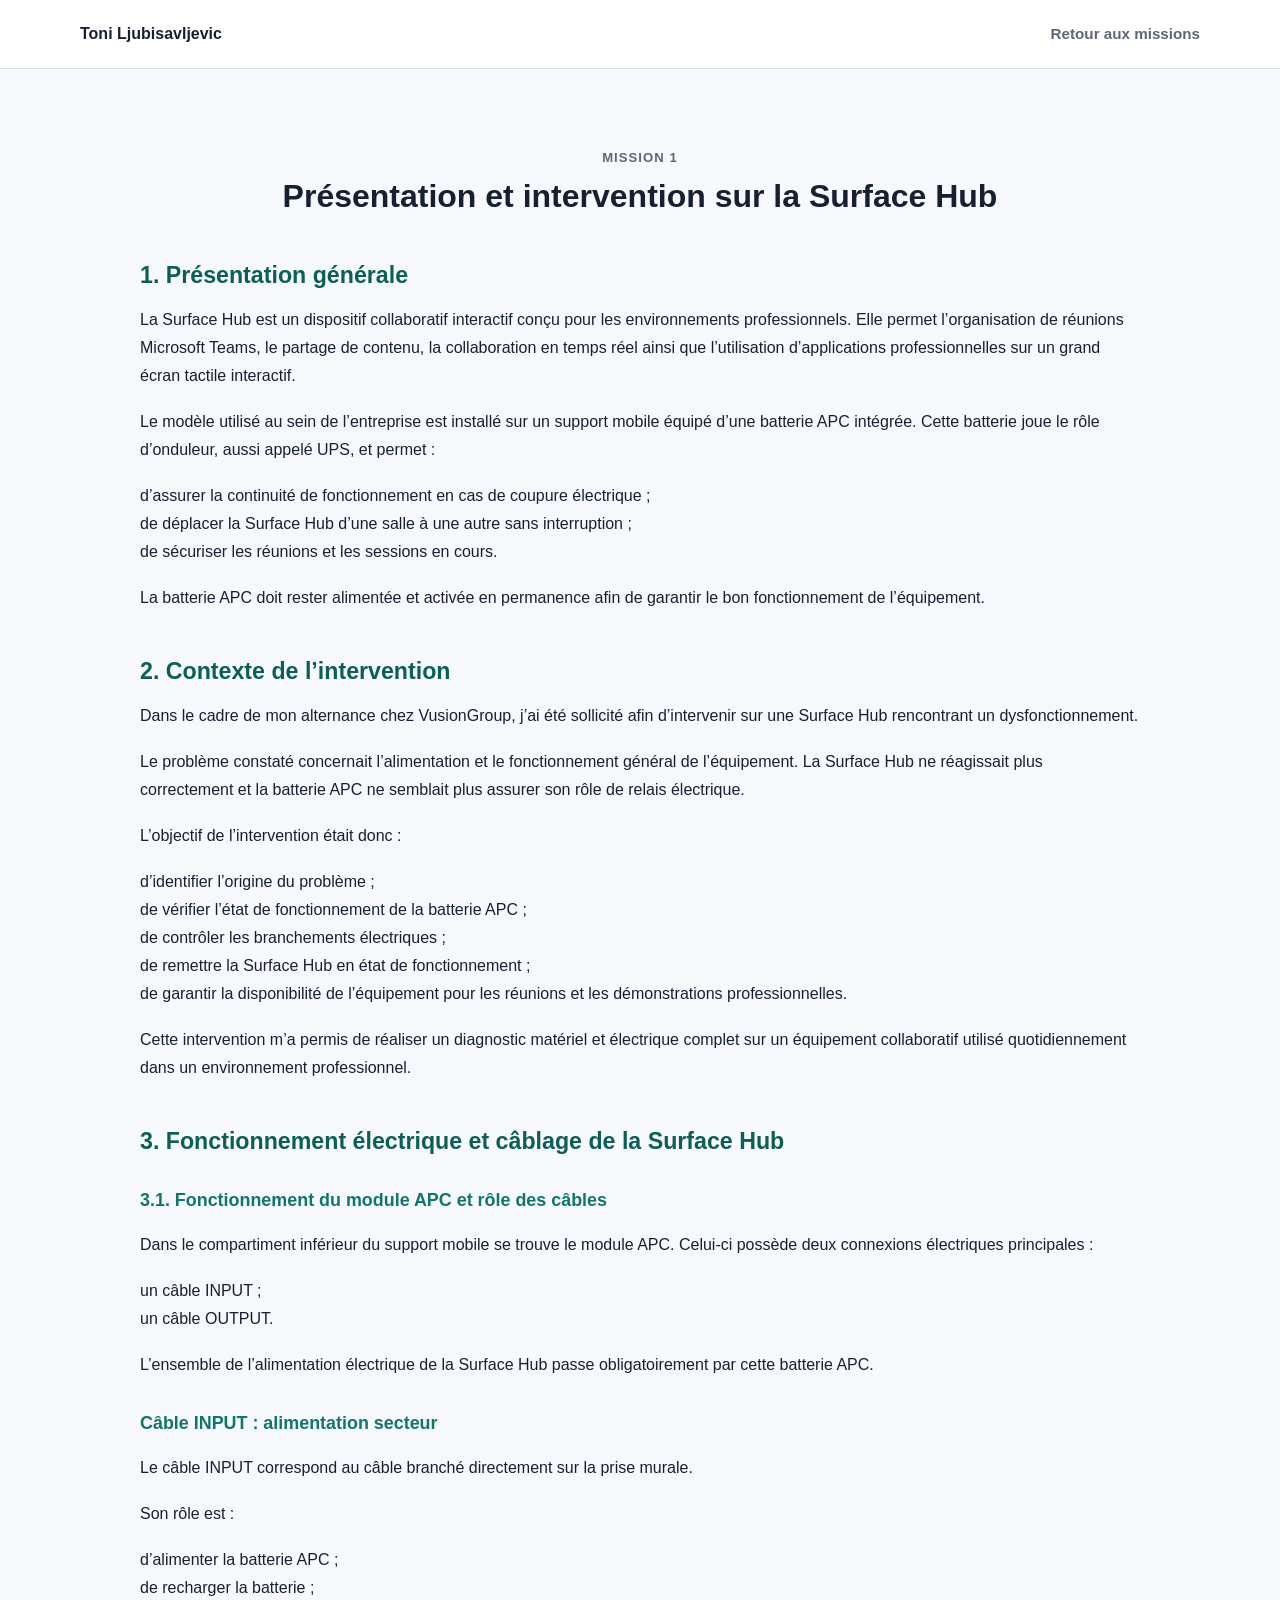
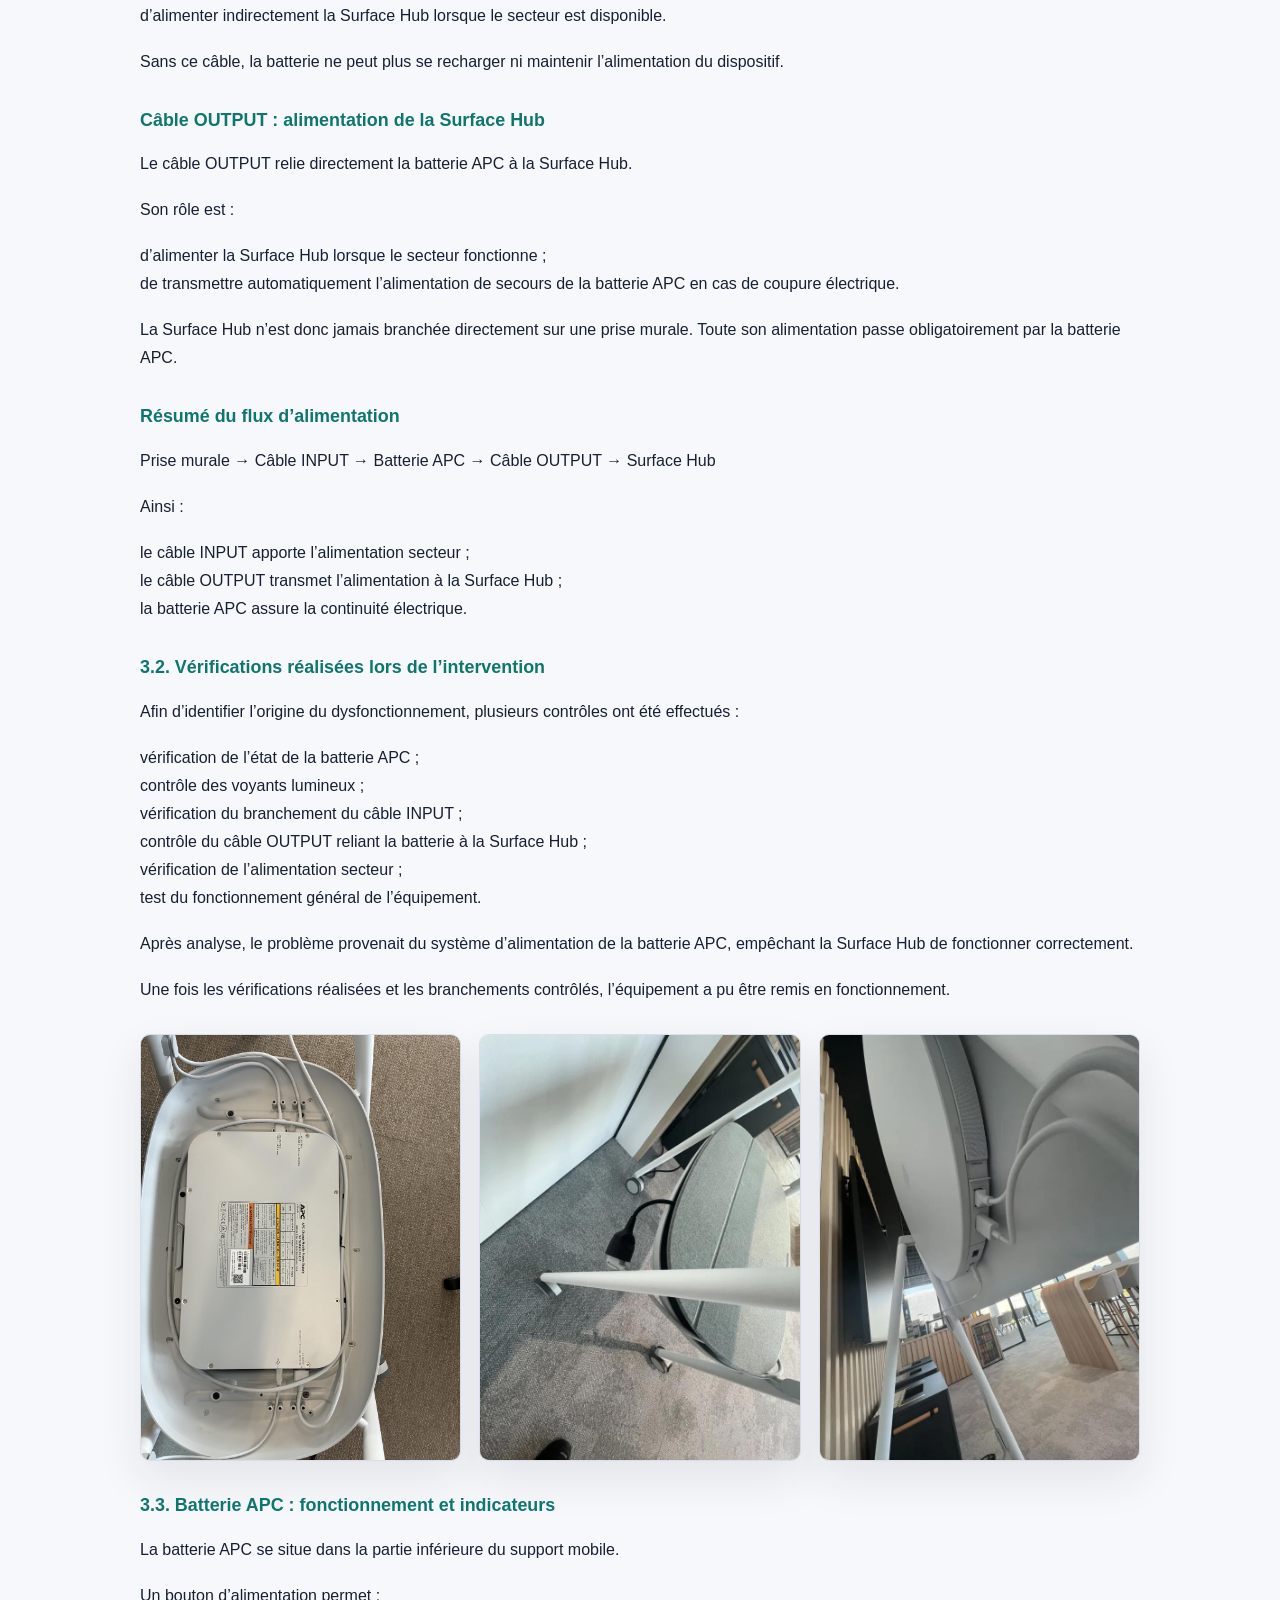
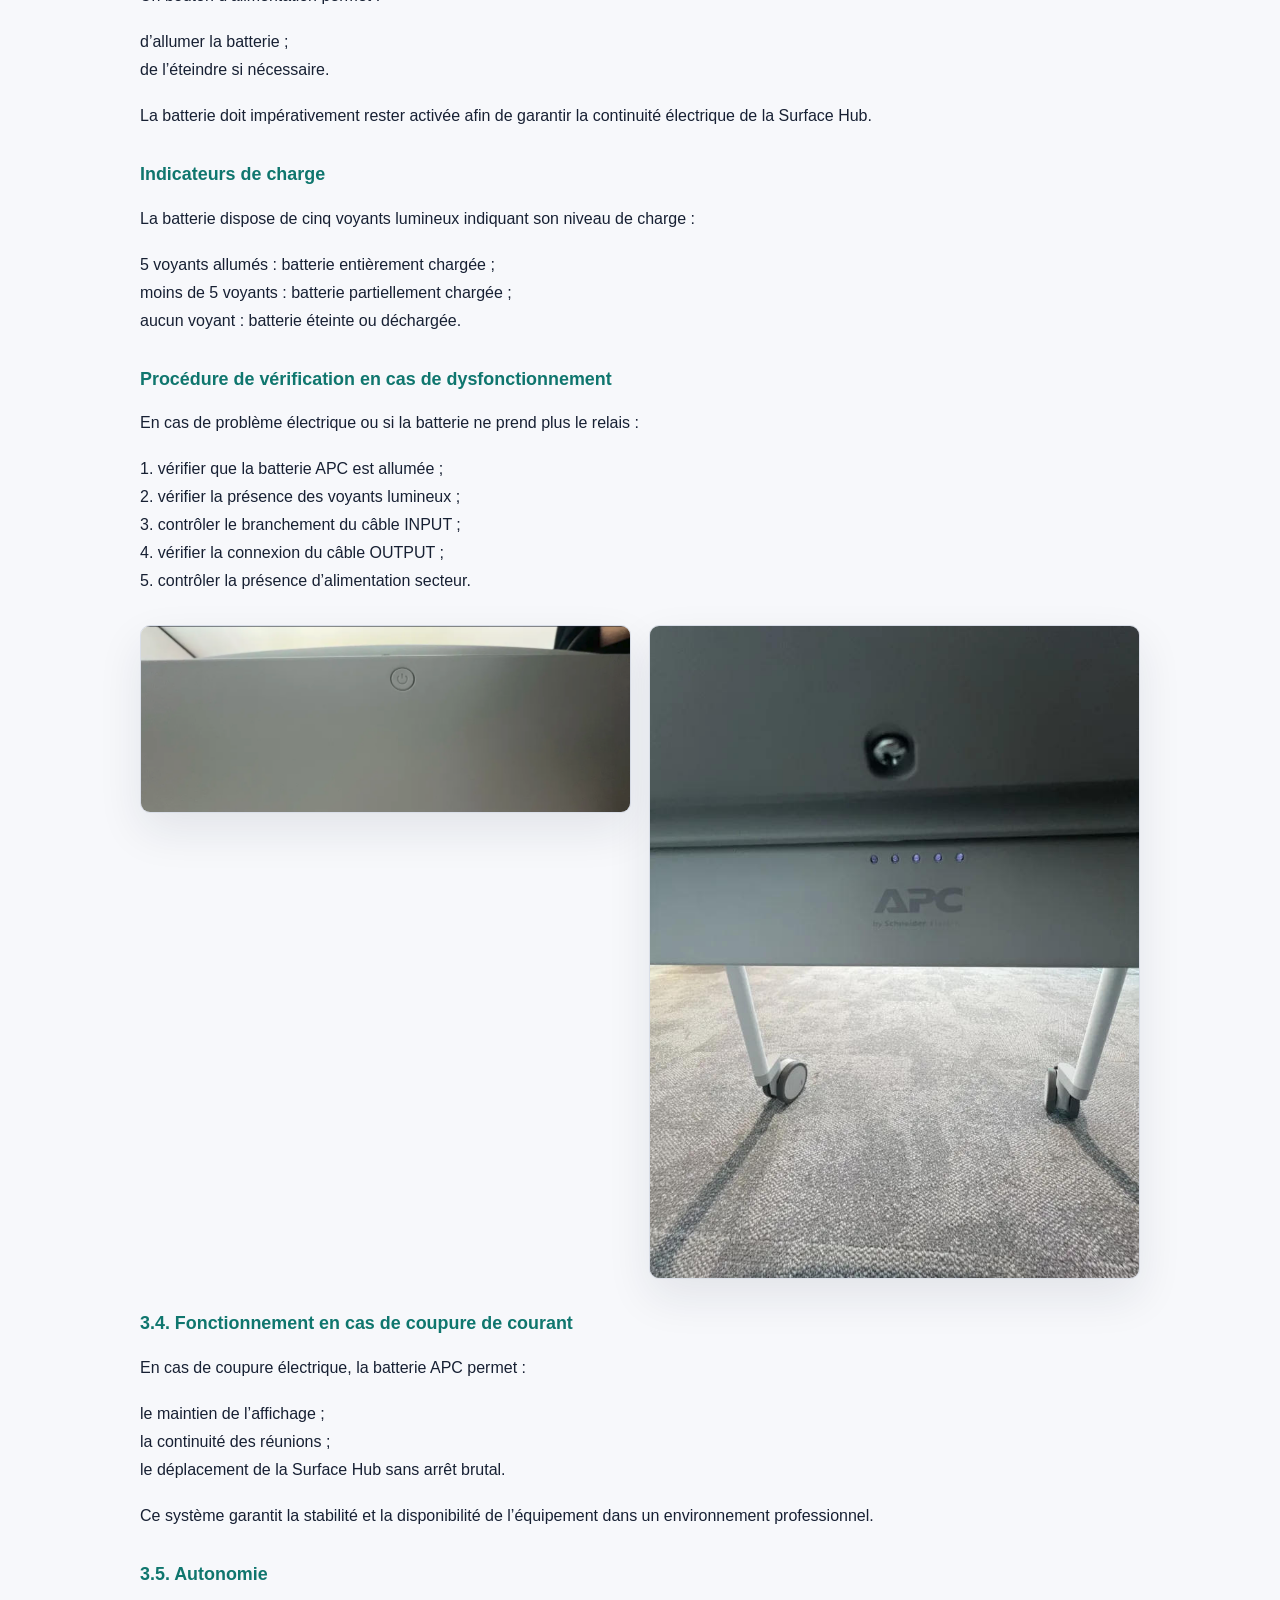
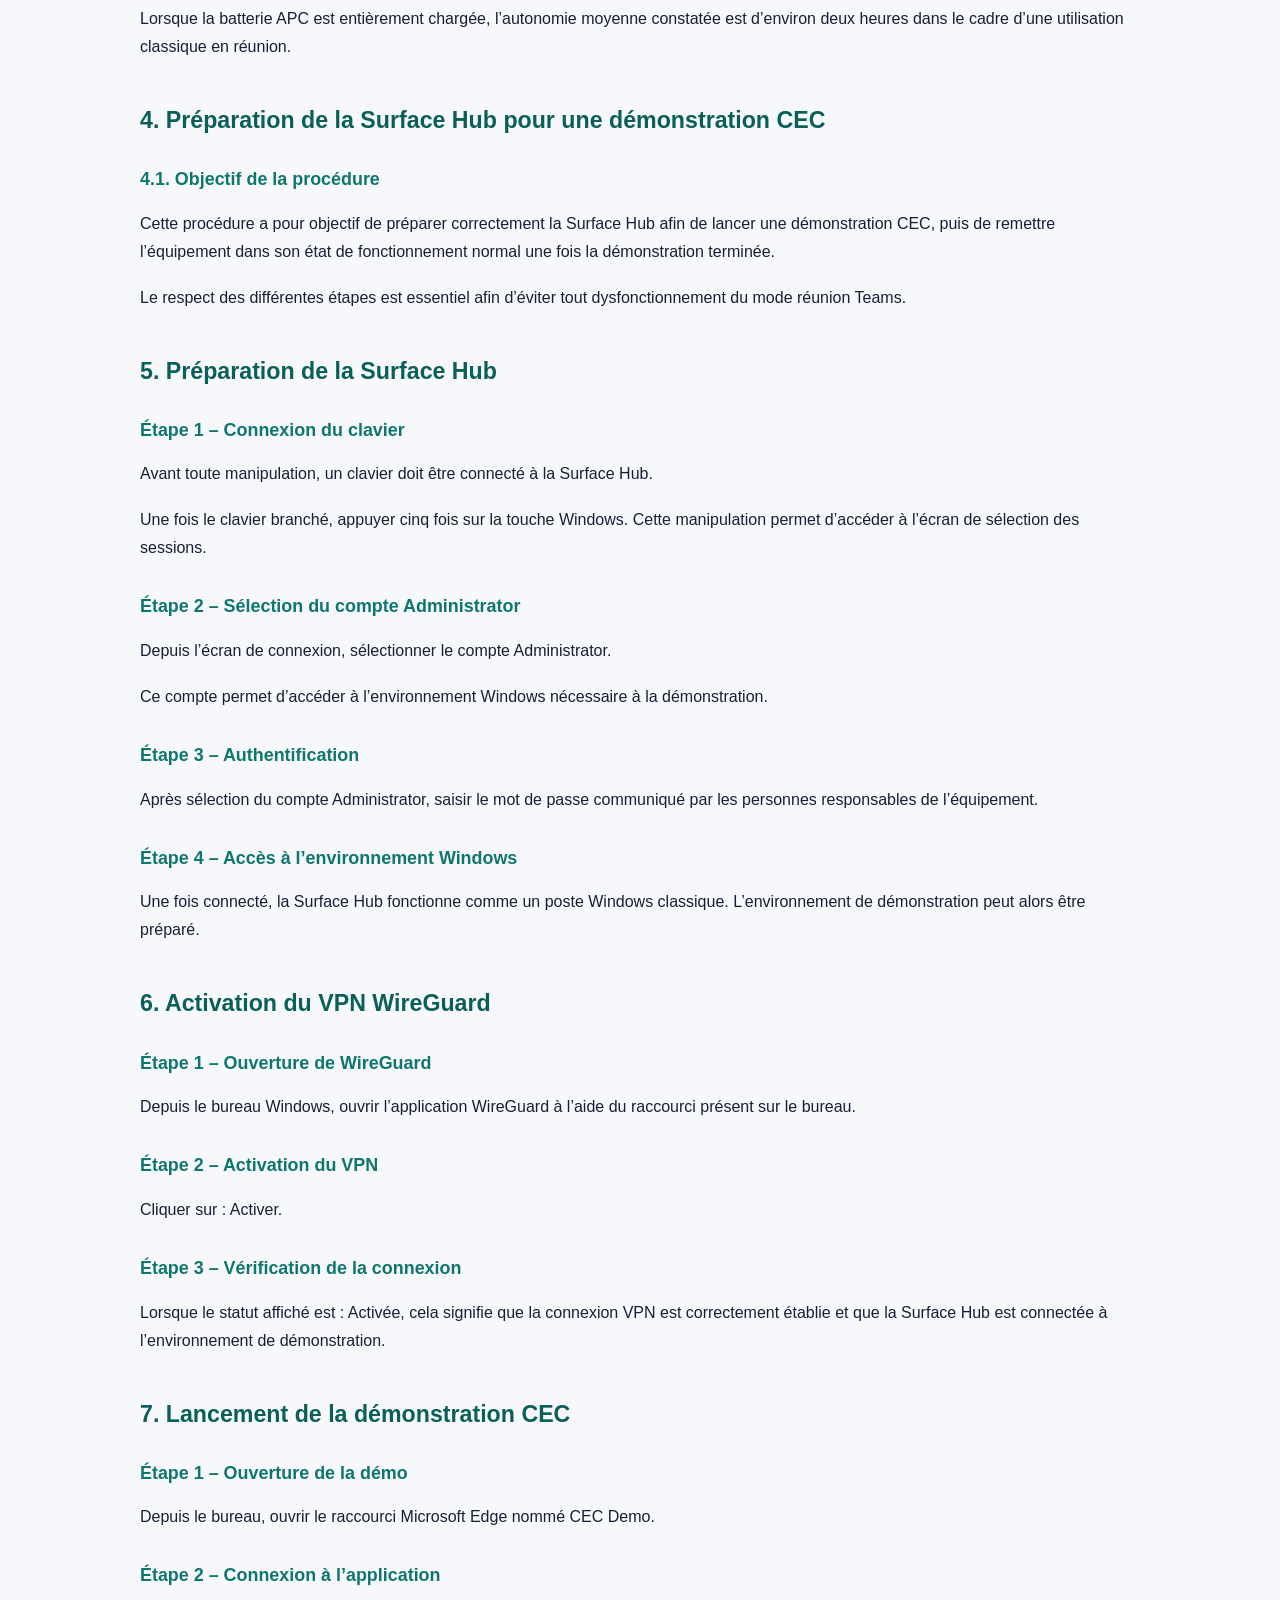
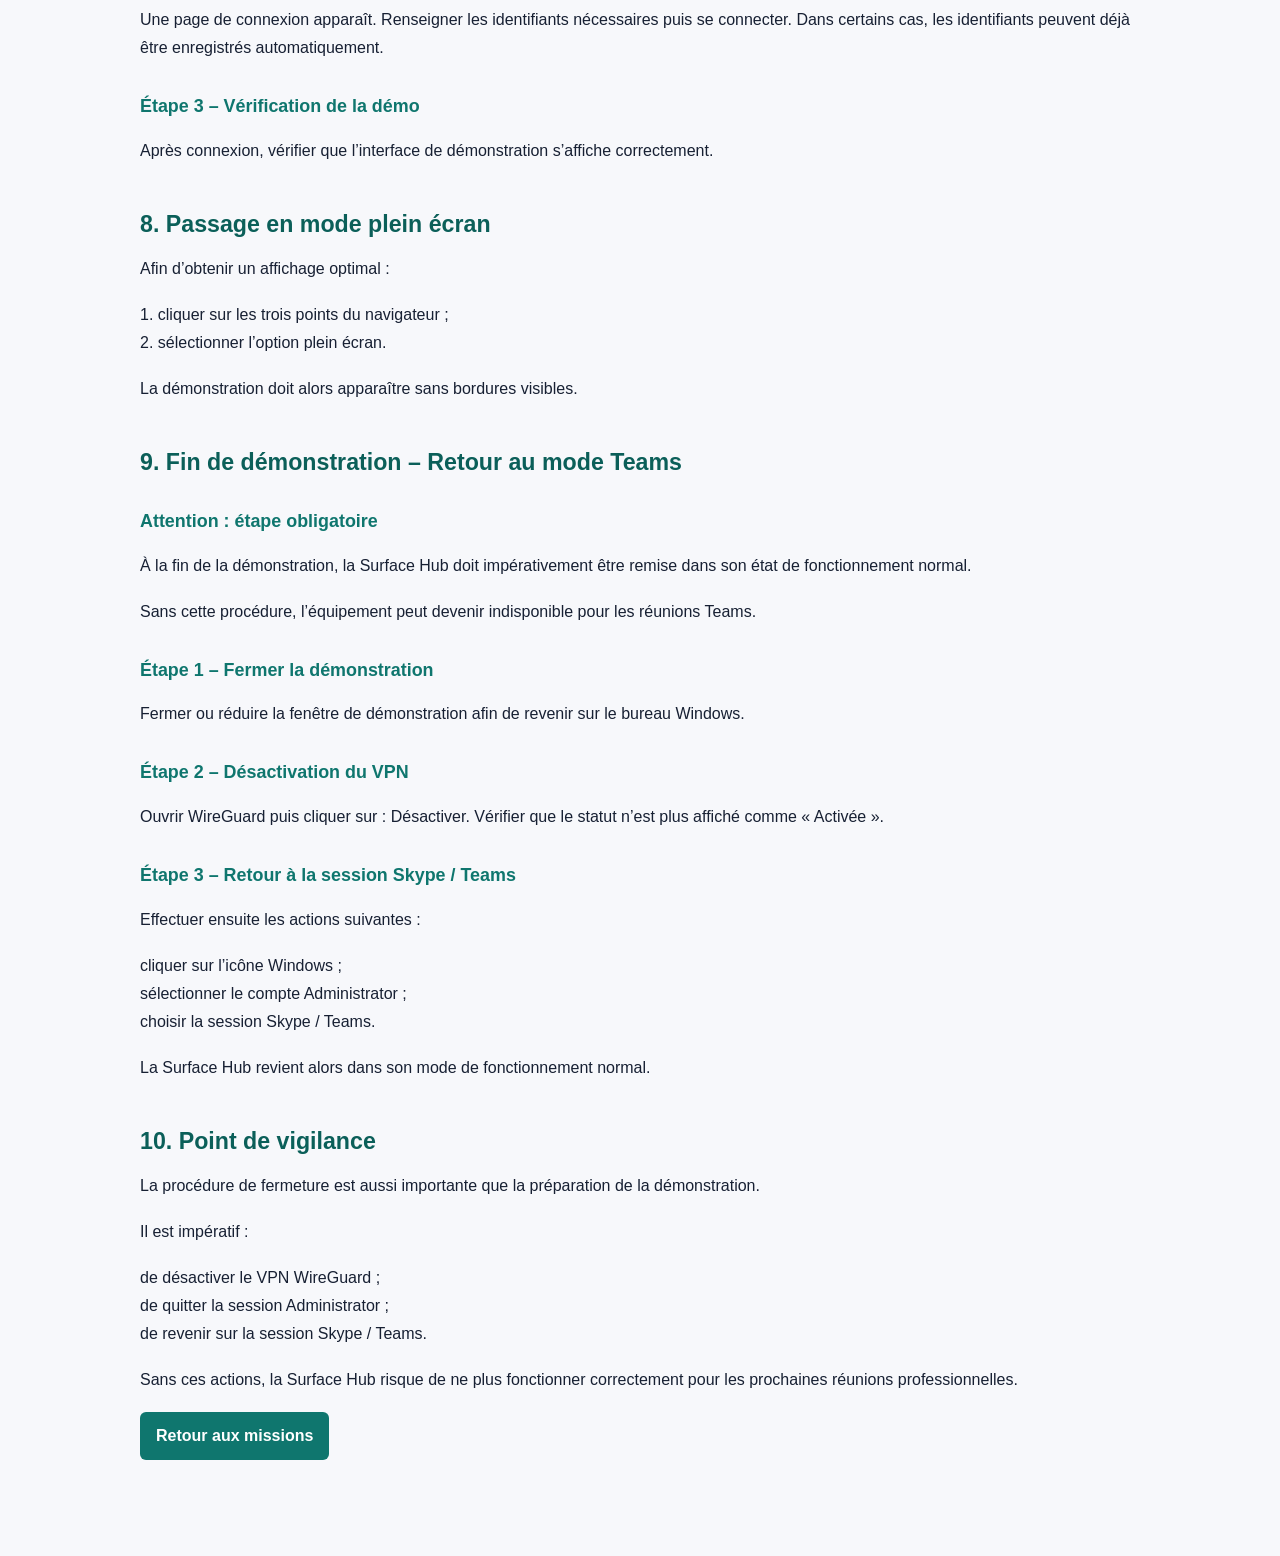
==== mission-1.html @ f1529a86 "update de ouf" ====
<!doctype html>
<html lang="fr">
<head>
  <meta charset="utf-8" />
  <meta name="viewport" content="width=device-width, initial-scale=1" />
  <title>Mission 1 - Surface Hub</title>
  <link rel="stylesheet" href="styles.css" />
</head>

<body>

<header class="site-header">
  <nav class="nav">
    <a class="brand" href="index.html">Toni Ljubisavljevic</a>
    <div class="nav-links">
      <a href="index.html#missions">Retour aux missions</a>
    </div>
  </nav>
</header>

<main>

<section class="section">
  <div class="section-heading centered">
    <p class="kicker">Mission 1</p>
    <h2>Présentation et intervention sur la Surface Hub</h2>
  </div>

  <div class="mission-content">

    <h3>1. Présentation générale</h3>

    <p>
      La Surface Hub est un dispositif collaboratif interactif conçu pour les environnements professionnels.
      Elle permet l’organisation de réunions Microsoft Teams, le partage de contenu, la collaboration en temps réel
      ainsi que l’utilisation d’applications professionnelles sur un grand écran tactile interactif.
    </p>

    <p>
      Le modèle utilisé au sein de l’entreprise est installé sur un support mobile équipé d’une batterie APC intégrée.
      Cette batterie joue le rôle d’onduleur, aussi appelé UPS, et permet :
    </p>

    <p>
      d’assurer la continuité de fonctionnement en cas de coupure électrique ;<br>
      de déplacer la Surface Hub d’une salle à une autre sans interruption ;<br>
      de sécuriser les réunions et les sessions en cours.
    </p>

    <p>
      La batterie APC doit rester alimentée et activée en permanence afin de garantir le bon fonctionnement de l’équipement.
    </p>

    <h3>2. Contexte de l’intervention</h3>

    <p>
      Dans le cadre de mon alternance chez VusionGroup, j’ai été sollicité afin d’intervenir sur une Surface Hub
      rencontrant un dysfonctionnement.
    </p>

    <p>
      Le problème constaté concernait l’alimentation et le fonctionnement général de l’équipement.
      La Surface Hub ne réagissait plus correctement et la batterie APC ne semblait plus assurer son rôle de relais électrique.
    </p>

    <p>
      L’objectif de l’intervention était donc :
    </p>

    <p>
      d’identifier l’origine du problème ;<br>
      de vérifier l’état de fonctionnement de la batterie APC ;<br>
      de contrôler les branchements électriques ;<br>
      de remettre la Surface Hub en état de fonctionnement ;<br>
      de garantir la disponibilité de l’équipement pour les réunions et les démonstrations professionnelles.
    </p>

    <p>
      Cette intervention m’a permis de réaliser un diagnostic matériel et électrique complet sur un équipement collaboratif
      utilisé quotidiennement dans un environnement professionnel.
    </p>

    <h3>3. Fonctionnement électrique et câblage de la Surface Hub</h3>

    <h4>3.1. Fonctionnement du module APC et rôle des câbles</h4>

    <p>
      Dans le compartiment inférieur du support mobile se trouve le module APC.
      Celui-ci possède deux connexions électriques principales :
    </p>

    <p>
      un câble INPUT ;<br>
      un câble OUTPUT.
    </p>

    <p>
      L’ensemble de l’alimentation électrique de la Surface Hub passe obligatoirement par cette batterie APC.
    </p>

    <h4>Câble INPUT : alimentation secteur</h4>

    <p>
      Le câble INPUT correspond au câble branché directement sur la prise murale.
    </p>

    <p>
      Son rôle est :
    </p>

    <p>
      d’alimenter la batterie APC ;<br>
      de recharger la batterie ;<br>
      d’alimenter indirectement la Surface Hub lorsque le secteur est disponible.
    </p>

    <p>
      Sans ce câble, la batterie ne peut plus se recharger ni maintenir l’alimentation du dispositif.
    </p>

    <h4>Câble OUTPUT : alimentation de la Surface Hub</h4>

    <p>
      Le câble OUTPUT relie directement la batterie APC à la Surface Hub.
    </p>

    <p>
      Son rôle est :
    </p>

    <p>
      d’alimenter la Surface Hub lorsque le secteur fonctionne ;<br>
      de transmettre automatiquement l’alimentation de secours de la batterie APC en cas de coupure électrique.
    </p>

    <p>
      La Surface Hub n’est donc jamais branchée directement sur une prise murale.
      Toute son alimentation passe obligatoirement par la batterie APC.
    </p>

    <h4>Résumé du flux d’alimentation</h4>

    <p>
      Prise murale → Câble INPUT → Batterie APC → Câble OUTPUT → Surface Hub
    </p>

    <p>
      Ainsi :
    </p>

    <p>
      le câble INPUT apporte l’alimentation secteur ;<br>
      le câble OUTPUT transmet l’alimentation à la Surface Hub ;<br>
      la batterie APC assure la continuité électrique.
    </p>

    <h4>3.2. Vérifications réalisées lors de l’intervention</h4>

    <p>
      Afin d’identifier l’origine du dysfonctionnement, plusieurs contrôles ont été effectués :
    </p>

    <p>
      vérification de l’état de la batterie APC ;<br>
      contrôle des voyants lumineux ;<br>
      vérification du branchement du câble INPUT ;<br>
      contrôle du câble OUTPUT reliant la batterie à la Surface Hub ;<br>
      vérification de l’alimentation secteur ;<br>
      test du fonctionnement général de l’équipement.
    </p>

    <p>
      Après analyse, le problème provenait du système d’alimentation de la batterie APC,
      empêchant la Surface Hub de fonctionner correctement.
    </p>

    <p>
      Une fois les vérifications réalisées et les branchements contrôlés,
      l’équipement a pu être remis en fonctionnement.
    </p>

    <div class="mission-images">
      <img src="assets/surfacehub-apc-module.jpg" alt="Module APC situé sous le support de la Surface Hub" class="mission-image" />
      <img src="assets/surfacehub-cable-sol.jpg" alt="Câble d’alimentation relié au support mobile" class="mission-image" />
      <img src="assets/surfacehub-connectique.jpg" alt="Connexion arrière de la Surface Hub" class="mission-image" />
    </div>

    <h4>3.3. Batterie APC : fonctionnement et indicateurs</h4>

    <p>
      La batterie APC se situe dans la partie inférieure du support mobile.
    </p>

    <p>
      Un bouton d’alimentation permet :
    </p>

    <p>
      d’allumer la batterie ;<br>
      de l’éteindre si nécessaire.
    </p>

    <p>
      La batterie doit impérativement rester activée afin de garantir la continuité électrique de la Surface Hub.
    </p>

    <h4>Indicateurs de charge</h4>

    <p>
      La batterie dispose de cinq voyants lumineux indiquant son niveau de charge :
    </p>

    <p>
      5 voyants allumés : batterie entièrement chargée ;<br>
      moins de 5 voyants : batterie partiellement chargée ;<br>
      aucun voyant : batterie éteinte ou déchargée.
    </p>

    <h4>Procédure de vérification en cas de dysfonctionnement</h4>

    <p>
      En cas de problème électrique ou si la batterie ne prend plus le relais :
    </p>

    <p>
      1. vérifier que la batterie APC est allumée ;<br>
      2. vérifier la présence des voyants lumineux ;<br>
      3. contrôler le branchement du câble INPUT ;<br>
      4. vérifier la connexion du câble OUTPUT ;<br>
      5. contrôler la présence d’alimentation secteur.
    </p>

    <div class="mission-images">
      <img src="assets/surfacehub-bouton-apc.jpg" alt="Bouton d’alimentation de la batterie APC" class="mission-image" />
      <img src="assets/surfacehub-voyants-apc.jpg" alt="Voyants lumineux de la batterie APC" class="mission-image" />
    </div>

    <h4>3.4. Fonctionnement en cas de coupure de courant</h4>

    <p>
      En cas de coupure électrique, la batterie APC permet :
    </p>

    <p>
      le maintien de l’affichage ;<br>
      la continuité des réunions ;<br>
      le déplacement de la Surface Hub sans arrêt brutal.
    </p>

    <p>
      Ce système garantit la stabilité et la disponibilité de l’équipement dans un environnement professionnel.
    </p>

    <h4>3.5. Autonomie</h4>

    <p>
      Lorsque la batterie APC est entièrement chargée, l’autonomie moyenne constatée est d’environ deux heures
      dans le cadre d’une utilisation classique en réunion.
    </p>

    <h3>4. Préparation de la Surface Hub pour une démonstration CEC</h3>

    <h4>4.1. Objectif de la procédure</h4>

    <p>
      Cette procédure a pour objectif de préparer correctement la Surface Hub afin de lancer une démonstration CEC,
      puis de remettre l’équipement dans son état de fonctionnement normal une fois la démonstration terminée.
    </p>

    <p>
      Le respect des différentes étapes est essentiel afin d’éviter tout dysfonctionnement du mode réunion Teams.
    </p>

    <h3>5. Préparation de la Surface Hub</h3>

    <h4>Étape 1 – Connexion du clavier</h4>

    <p>
      Avant toute manipulation, un clavier doit être connecté à la Surface Hub.
    </p>

    <p>
      Une fois le clavier branché, appuyer cinq fois sur la touche Windows.
      Cette manipulation permet d’accéder à l’écran de sélection des sessions.
    </p>

    <h4>Étape 2 – Sélection du compte Administrator</h4>

    <p>
      Depuis l’écran de connexion, sélectionner le compte Administrator.
    </p>

    <p>
      Ce compte permet d’accéder à l’environnement Windows nécessaire à la démonstration.
    </p>

    <h4>Étape 3 – Authentification</h4>

    <p>
      Après sélection du compte Administrator, saisir le mot de passe communiqué par les personnes responsables de l’équipement.
    </p>

    <h4>Étape 4 – Accès à l’environnement Windows</h4>

    <p>
      Une fois connecté, la Surface Hub fonctionne comme un poste Windows classique.
      L’environnement de démonstration peut alors être préparé.
    </p>

    <h3>6. Activation du VPN WireGuard</h3>

    <h4>Étape 1 – Ouverture de WireGuard</h4>

    <p>
      Depuis le bureau Windows, ouvrir l’application WireGuard à l’aide du raccourci présent sur le bureau.
    </p>

    <h4>Étape 2 – Activation du VPN</h4>

    <p>
      Cliquer sur : Activer.
    </p>

    <h4>Étape 3 – Vérification de la connexion</h4>

    <p>
      Lorsque le statut affiché est : Activée, cela signifie que la connexion VPN est correctement établie
      et que la Surface Hub est connectée à l’environnement de démonstration.
    </p>

    <h3>7. Lancement de la démonstration CEC</h3>

    <h4>Étape 1 – Ouverture de la démo</h4>

    <p>
      Depuis le bureau, ouvrir le raccourci Microsoft Edge nommé CEC Demo.
    </p>

    <h4>Étape 2 – Connexion à l’application</h4>

    <p>
      Une page de connexion apparaît.
      Renseigner les identifiants nécessaires puis se connecter.
      Dans certains cas, les identifiants peuvent déjà être enregistrés automatiquement.
    </p>

    <h4>Étape 3 – Vérification de la démo</h4>

    <p>
      Après connexion, vérifier que l’interface de démonstration s’affiche correctement.
    </p>

    <h3>8. Passage en mode plein écran</h3>

    <p>
      Afin d’obtenir un affichage optimal :
    </p>

    <p>
      1. cliquer sur les trois points du navigateur ;<br>
      2. sélectionner l’option plein écran.
    </p>

    <p>
      La démonstration doit alors apparaître sans bordures visibles.
    </p>

    <h3>9. Fin de démonstration – Retour au mode Teams</h3>

    <h4>Attention : étape obligatoire</h4>

    <p>
      À la fin de la démonstration, la Surface Hub doit impérativement être remise dans son état de fonctionnement normal.
    </p>

    <p>
      Sans cette procédure, l’équipement peut devenir indisponible pour les réunions Teams.
    </p>

    <h4>Étape 1 – Fermer la démonstration</h4>

    <p>
      Fermer ou réduire la fenêtre de démonstration afin de revenir sur le bureau Windows.
    </p>

    <h4>Étape 2 – Désactivation du VPN</h4>

    <p>
      Ouvrir WireGuard puis cliquer sur : Désactiver.
      Vérifier que le statut n’est plus affiché comme « Activée ».
    </p>

    <h4>Étape 3 – Retour à la session Skype / Teams</h4>

    <p>
      Effectuer ensuite les actions suivantes :
    </p>

    <p>
      cliquer sur l’icône Windows ;<br>
      sélectionner le compte Administrator ;<br>
      choisir la session Skype / Teams.
    </p>

    <p>
      La Surface Hub revient alors dans son mode de fonctionnement normal.
    </p>

    <h3>10. Point de vigilance</h3>

    <p>
      La procédure de fermeture est aussi importante que la préparation de la démonstration.
    </p>

    <p>
      Il est impératif :
    </p>

    <p>
      de désactiver le VPN WireGuard ;<br>
      de quitter la session Administrator ;<br>
      de revenir sur la session Skype / Teams.
    </p>

    <p>
      Sans ces actions, la Surface Hub risque de ne plus fonctionner correctement pour les prochaines réunions professionnelles.
    </p>

    <p>
      <a class="button primary" href="index.html#missions">Retour aux missions</a>
    </p>

  </div>
</section>

</main>

</body>
</html>
---- styles.css ----
:root {
  --bg: #f7f8fb;
  --surface: #ffffff;
  --text: #172033;
  --muted: #5d6678;
  --line: #d9dee8;
  --primary: #0f766e;
  --primary-dark: #0b5f59;
  --accent: #0f766e;
  --soft: #eef5f4;
  --shadow: 0 18px 45px rgba(23, 32, 51, 0.09);
}

* {
  box-sizing: border-box;
}

html {
  scroll-behavior: smooth;
}

body {
  margin: 0;
  background: var(--bg);
  color: var(--text);
  font-family: Arial, Helvetica, sans-serif;
  line-height: 1.6;
}

a {
  color: inherit;
}

.site-header {
  position: sticky;
  top: 0;
  z-index: 10;
  border-bottom: 1px solid var(--line);
  background: rgba(255, 255, 255, 0.95);
  backdrop-filter: blur(10px);
}

.nav {
  display: flex;
  align-items: center;
  justify-content: space-between;
  gap: 24px;
  width: min(1120px, calc(100% - 32px));
  min-height: 68px;
  margin: 0 auto;
}

.brand {
  font-weight: 800;
  text-decoration: none;
}

.nav-links {
  display: flex;
  align-items: center;
  gap: 18px;
}

.nav-links a {
  color: var(--muted);
  font-size: 0.95rem;
  font-weight: 700;
  text-decoration: none;
}

.nav-links a:hover {
  color: var(--primary);
}

.linkedin-link {
  padding: 8px 12px;
  border: 1px solid var(--line);
  border-radius: 6px;
  color: var(--primary) !important;
}

.nav-toggle {
  display: none;
  border: 1px solid var(--line);
  border-radius: 6px;
  background: var(--surface);
  color: var(--text);
  font: inherit;
  font-weight: 700;
  padding: 8px 12px;
}

.hero {
  min-height: 620px;
  padding: 96px 0;
  background:
    linear-gradient(90deg, rgba(10, 34, 45, 0.88), rgba(15, 118, 110, 0.62)),
    url("https://images.unsplash.com/photo-1516321318423-f06f85e504b3?auto=format&fit=crop&w=1800&q=80")
      center/cover;
  color: #fff;
}

.hero-layout {
  display: grid;
  align-items: center;
  width: min(1120px, calc(100% - 32px));
  min-height: 430px;
  margin: 0 auto;
}

.hero-layout-simple {
  grid-template-columns: minmax(0, 1fr);
}

.hero-content {
  max-width: 680px;
}

h1,
h2,
h3,
p {
  overflow-wrap: anywhere;
}

h1 {
  margin: 0;
  font-size: clamp(2.7rem, 5vw, 4.8rem);
  line-height: 1.03;
}

h2 {
  margin: 0;
  font-size: 2rem;
  line-height: 1.18;
}

h3 {
  margin: 0 0 14px;
  color: var(--text);
  font-size: 1.12rem;
  line-height: 1.3;
}

.hero p {
  max-width: 680px;
  font-size: 1.16rem;
}

.hero-actions {
  display: flex;
  flex-wrap: wrap;
  gap: 12px;
  margin-top: 28px;
}

.button {
  display: inline-flex;
  align-items: center;
  justify-content: center;
  min-height: 44px;
  border-radius: 6px;
  font-weight: 800;
  text-decoration: none;
  padding: 10px 16px;
}

.button.primary {
  background: var(--primary);
  color: #fff;
}

.button.primary:hover {
  background: var(--primary-dark);
}

.button.secondary {
  border: 1px solid rgba(255, 255, 255, 0.55);
  color: #fff;
}

.section {
  width: min(1120px, calc(100% - 32px));
  margin: 0 auto;
  padding: 78px 0;
}

.section.muted {
  width: 100%;
  max-width: none;
  padding-right: max(16px, calc((100% - 1120px) / 2));
  padding-left: max(16px, calc((100% - 1120px) / 2));
  background: var(--soft);
}

.section-heading {
  max-width: 760px;
  margin-bottom: 34px;
}

.section-heading.centered {
  max-width: 820px;
  margin-right: auto;
  margin-left: auto;
  text-align: center;
}

.section-heading p {
  color: var(--muted);
}

.kicker {
  margin: 0 0 10px;
  color: var(--muted);
  font-size: 0.82rem;
  font-weight: 800;
  letter-spacing: 0.08em;
  text-transform: uppercase;
}

.profile-text-centered {
  max-width: 920px;
  margin: 0 auto;
  text-align: center;
}

.profile-text-centered p {
  margin-bottom: 22px;
}

.info-panel,
.timeline article,
.skills-grid article,
.mission-card,
.contact-panel,
.contact-form,
.summary-main,
.summary-item,
.tech-column {
  border: 1px solid var(--line);
  border-radius: 8px;
  background: var(--surface);
  box-shadow: var(--shadow);
}

.timeline article,
.skills-grid article,
.mission-card,
.contact-panel,
.summary-main,
.summary-item,
.tech-column {
  padding: 24px;
}

.timeline,
.skills-grid,
.missions-grid,
.summary-list,
.tech-stack {
  display: grid;
  gap: 18px;
}

.timeline {
  grid-template-columns: repeat(4, minmax(0, 1fr));
}

.missions-grid {
  grid-template-columns: repeat(2, minmax(0, 1fr));
}

.profile-summary {
  display: grid;
  grid-template-columns: minmax(0, 1.1fr) minmax(320px, 0.9fr);
  gap: 24px;
}

.tech-stack {
  grid-template-columns: repeat(4, minmax(0, 1fr));
}

.summary-main p,
.summary-item p,
.tech-column p {
  color: var(--text);
  line-height: 1.8;
}

.tech-column p {
  margin: 0;
  line-height: 1.9;
}

.mission-card span {
  display: inline-block;
  margin-bottom: 10px;
  padding: 5px 10px;
  border-radius: 999px;
  background: var(--soft);
  color: var(--primary);
  font-weight: 800;
}

.animated-card,
.tech-column,
.summary-item,
.summary-main {
  transition:
    transform 0.25s ease,
    box-shadow 0.25s ease,
    border-color 0.25s ease;
}

.animated-card:hover,
.tech-column:hover,
.summary-item:hover,
.summary-main:hover {
  transform: translateY(-8px);
  border-color: var(--primary);
  box-shadow: 0 24px 60px rgba(23, 32, 51, 0.15);
}

.mission-card {
  color: var(--text);
  text-decoration: none;
}

.mission-content {
  max-width: 1000px;
  margin: 0 auto;
}

.mission-content h3 {
  margin-top: 44px;
  margin-bottom: 16px;
  color: var(--primary-dark);
  font-size: 1.45rem;
}

.mission-content h4 {
  margin-top: 30px;
  margin-bottom: 12px;
  color: var(--primary);
  font-size: 1.12rem;
}

.mission-content p {
  margin-bottom: 18px;
  color: var(--text);
  line-height: 1.75;
}

.mission-images {
  display: grid;
  grid-template-columns: repeat(auto-fit, minmax(280px, 1fr));
  gap: 18px;
  margin: 30px 0;
}

.mission-image {
  width: 100%;
  height: auto;
  display: block;
  border: 1px solid var(--line);
  border-radius: 10px;
  background: var(--surface);
  box-shadow: var(--shadow);
}

.contact-layout {
  display: grid;
  grid-template-columns: minmax(360px, 0.9fr) minmax(360px, 1.1fr);
  gap: 28px;
}

.contact-info {
  display: grid;
  gap: 14px;
}

.contact-item {
  display: flex;
  align-items: center;
  gap: 14px;
  padding: 12px 14px;
  border: 1px solid var(--line);
  border-radius: 8px;
  background: #f9fafb;
}

.contact-item img {
  width: 28px;
  height: 28px;
  object-fit: contain;
  filter: grayscale(1) contrast(2);
}

.contact-item a,
.contact-item span {
  color: var(--text);
  font-weight: 800;
  text-decoration: none;
}

.contact-form {
  overflow: hidden;
  padding: 0;
  background: var(--surface);
  color: var(--text);
}

.form-header {
  padding: 26px 30px;
  background: var(--soft);
  border-bottom: 1px solid var(--line);
}

.form-header p {
  color: var(--muted);
}

.contact-form label {
  display: block;
  margin: 22px 30px 8px;
  color: var(--muted);
  font-size: 0.82rem;
  font-weight: 800;
  text-transform: uppercase;
}

.contact-form input,
.contact-form textarea {
  display: block;
  width: calc(100% - 60px);
  margin: 0 30px;
  border: 1px solid var(--line);
  border-radius: 8px;
  background: #f9fafb;
  color: var(--text);
  padding: 14px 16px;
}

.form-footer {
  display: flex;
  align-items: center;
  justify-content: space-between;
  padding: 26px 30px 30px;
}

.form-footer button {
  min-height: 48px;
  border: 0;
  border-radius: 8px;
  background: var(--primary);
  color: #fff;
  font-weight: 800;
  padding: 12px 28px;
}

.footer {
  padding: 28px 16px;
  text-align: center;
  color: var(--muted);
}

@media (max-width: 1100px) {
  .timeline,
  .profile-summary,
  .tech-stack {
    grid-template-columns: repeat(2, minmax(0, 1fr));
  }

  .contact-layout {
    grid-template-columns: 1fr;
  }
}

@media (max-width: 900px) {
  .nav-toggle {
    display: inline-flex;
  }

  .nav-links {
    position: absolute;
    top: 68px;
    left: 16px;
    right: 16px;
    display: none;
    flex-direction: column;
    padding: 16px;
    border: 1px solid var(--line);
    border-radius: 8px;
    background: var(--surface);
    box-shadow: var(--shadow);
  }

  .nav-links.open {
    display: flex;
  }

  .timeline,
  .missions-grid,
  .profile-summary,
  .tech-stack {
    grid-template-columns: 1fr;
  }

  .profile-text-centered {
    text-align: left;
  }
}

@media (max-width: 560px) {
  .hero {
    min-height: 720px;
    padding: 88px 0;
  }

  .hero-actions .button {
    width: 100%;
  }

  .form-footer {
    flex-direction: column;
  }

  .form-footer button {
    width: 100%;
  }
}
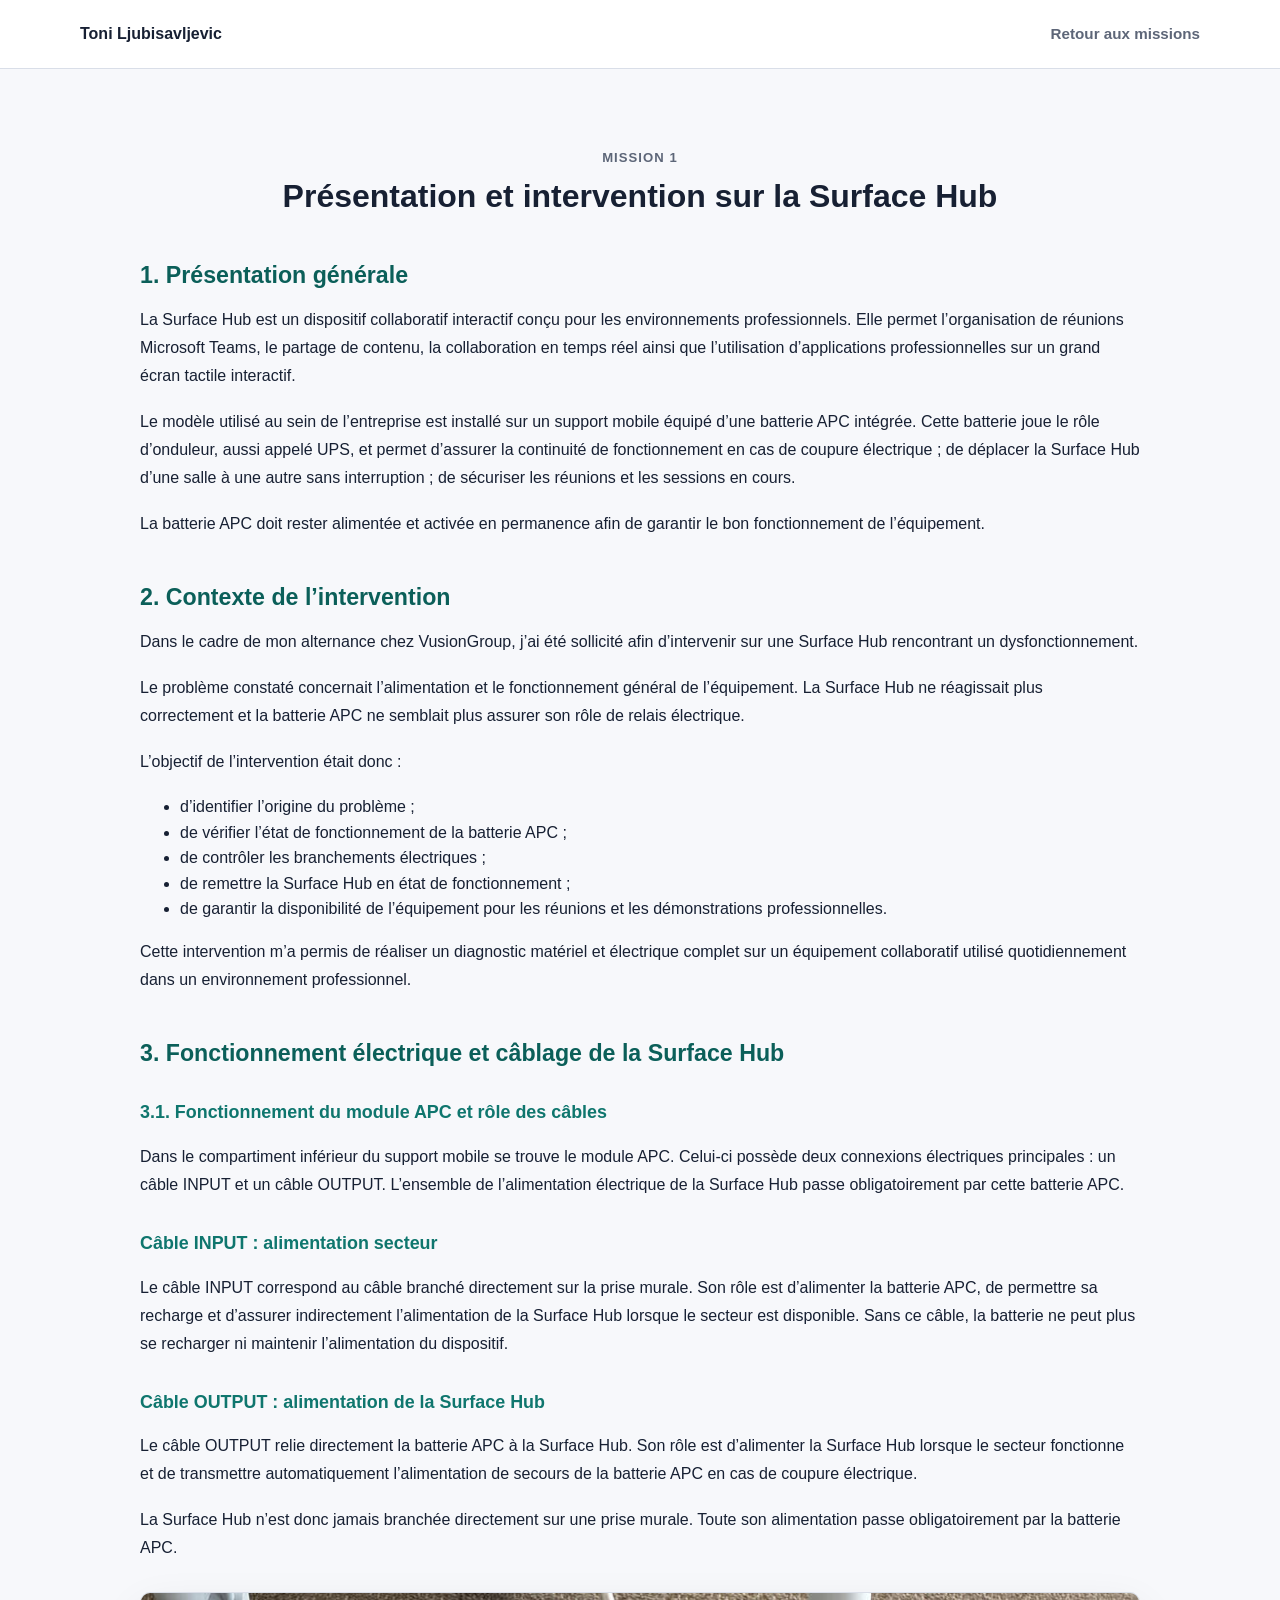
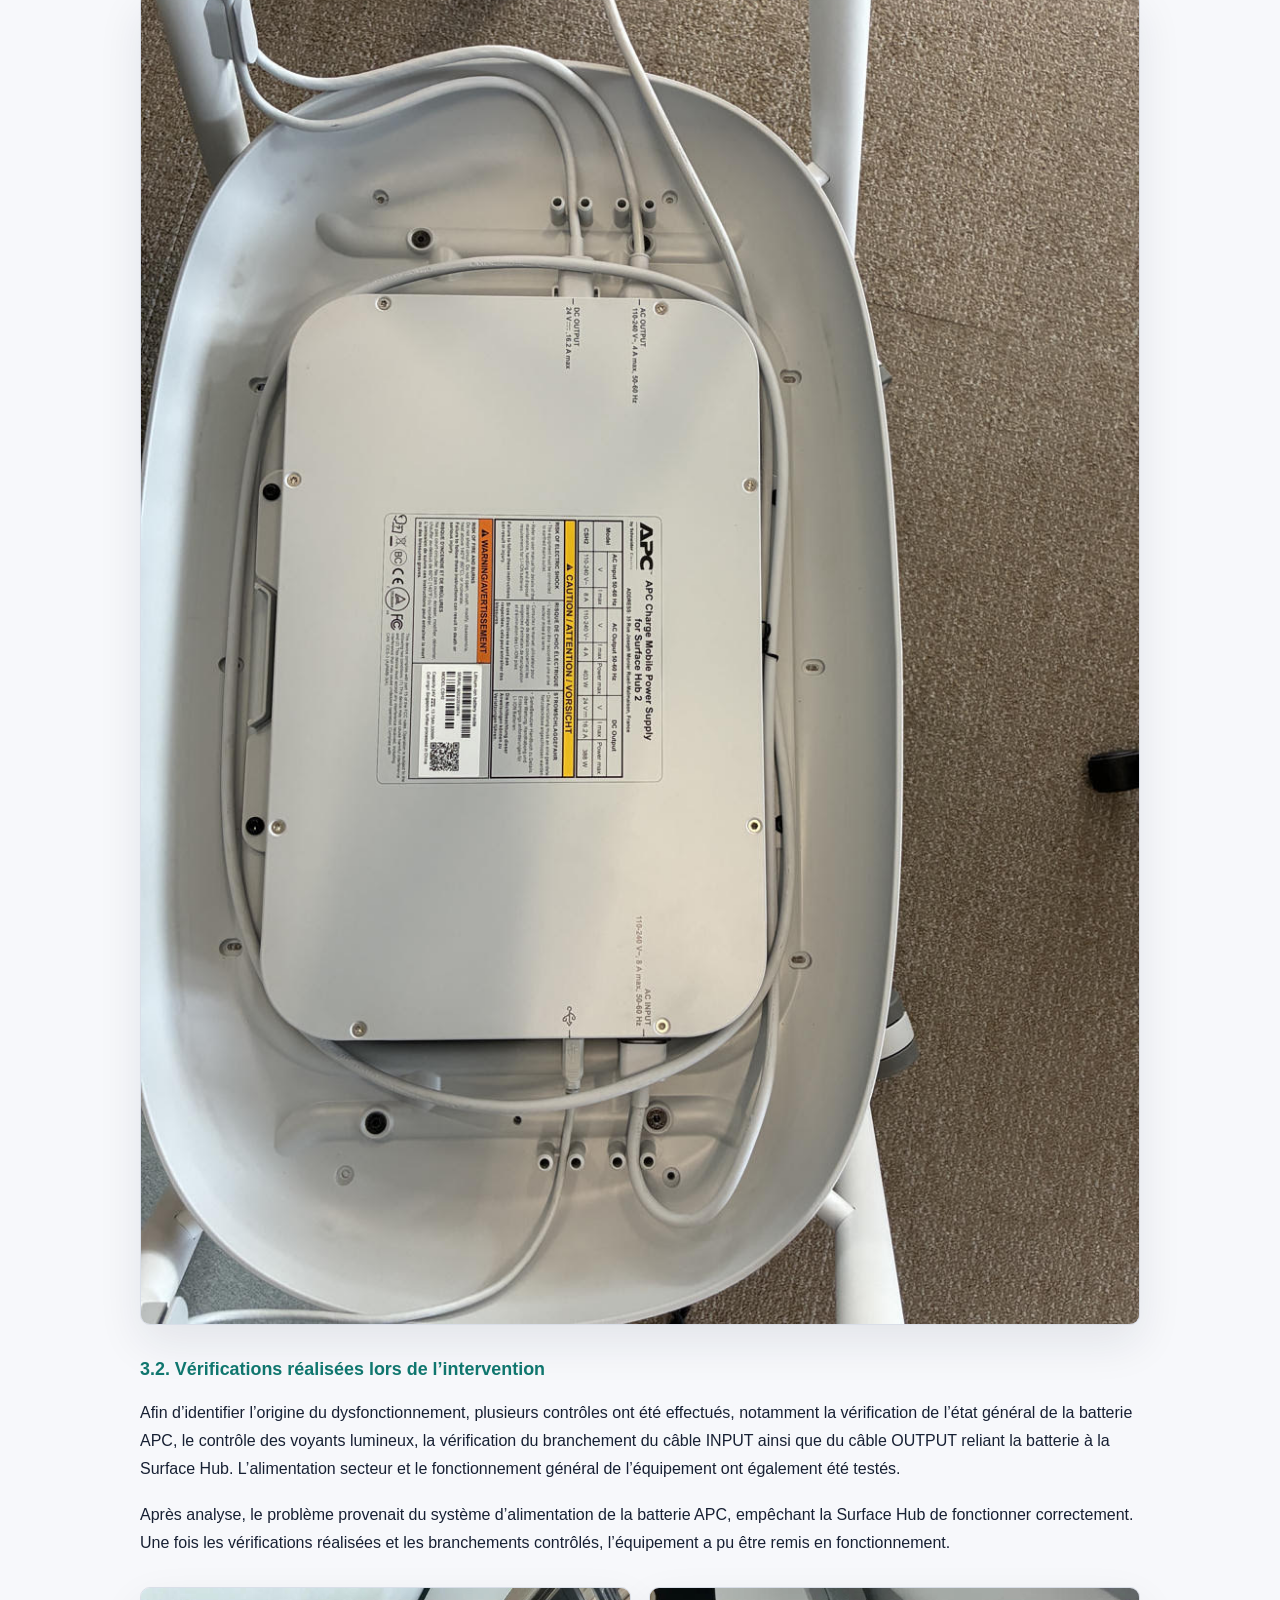
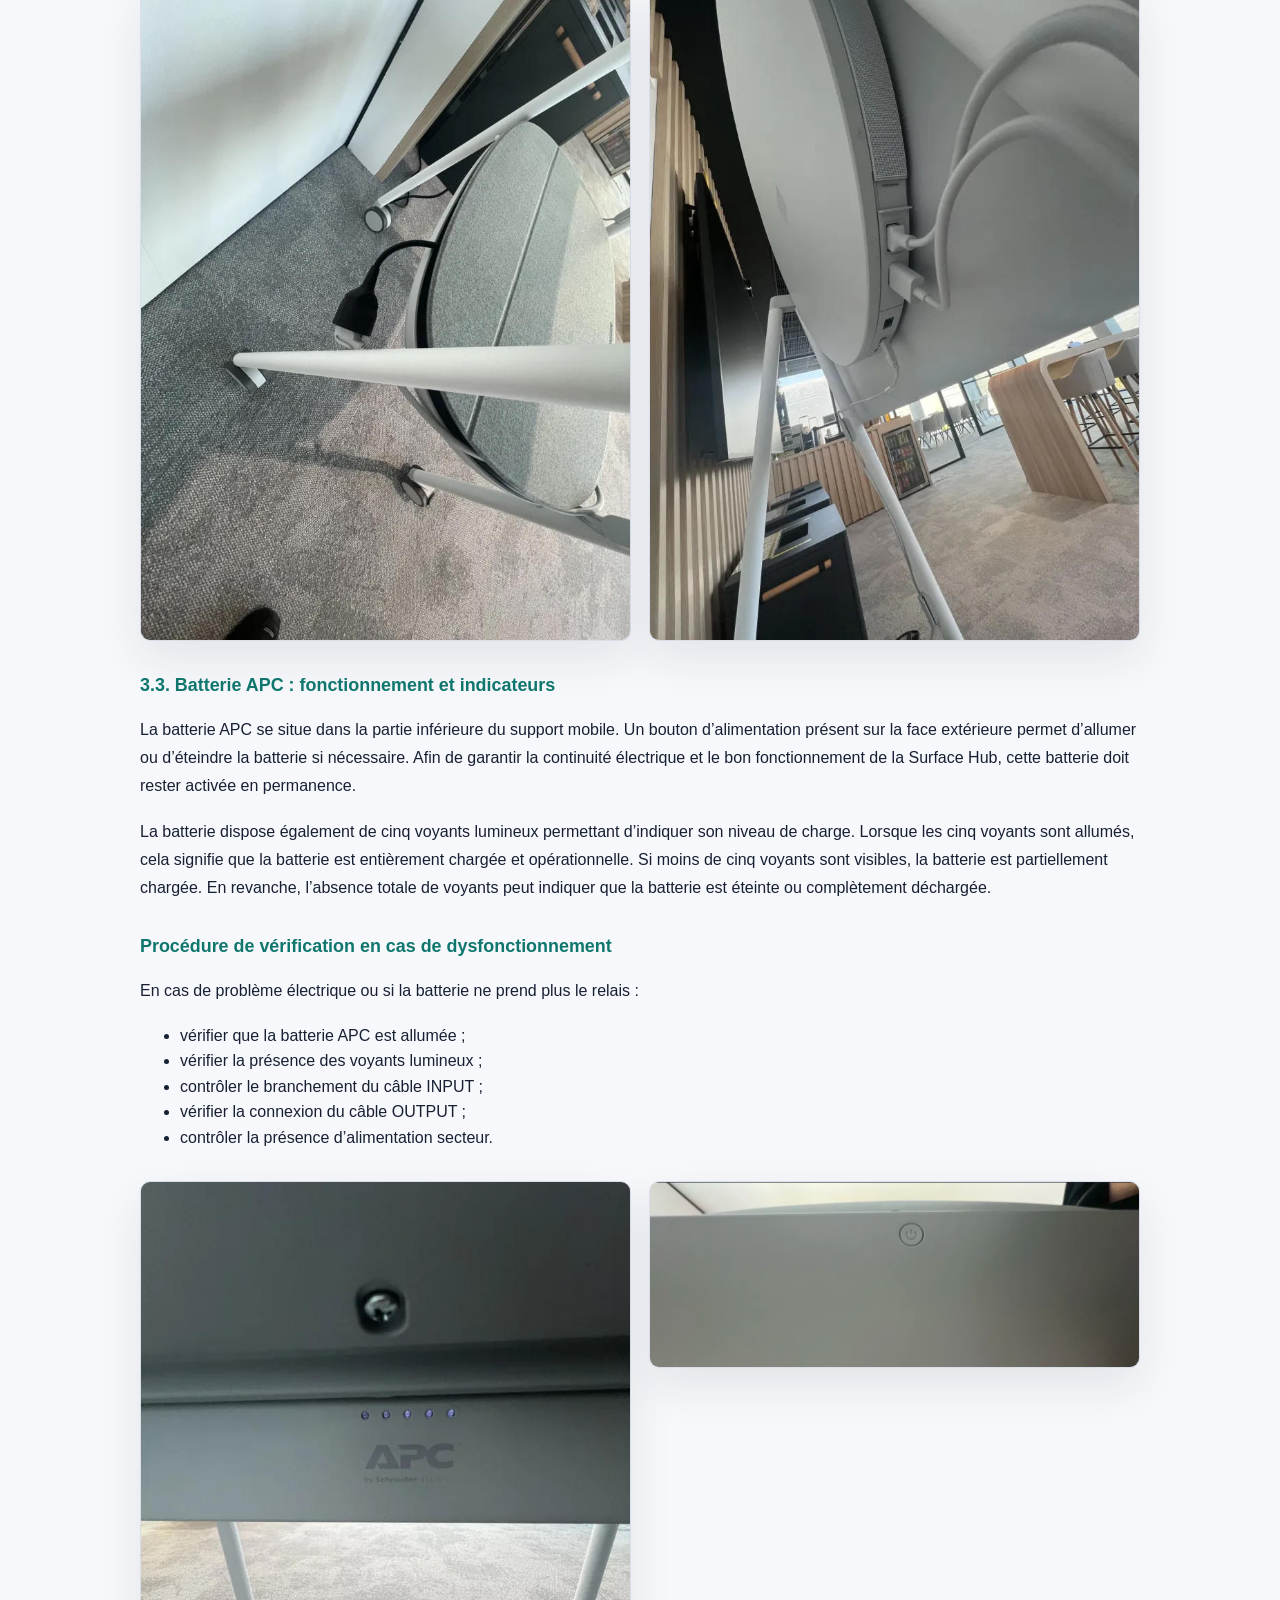
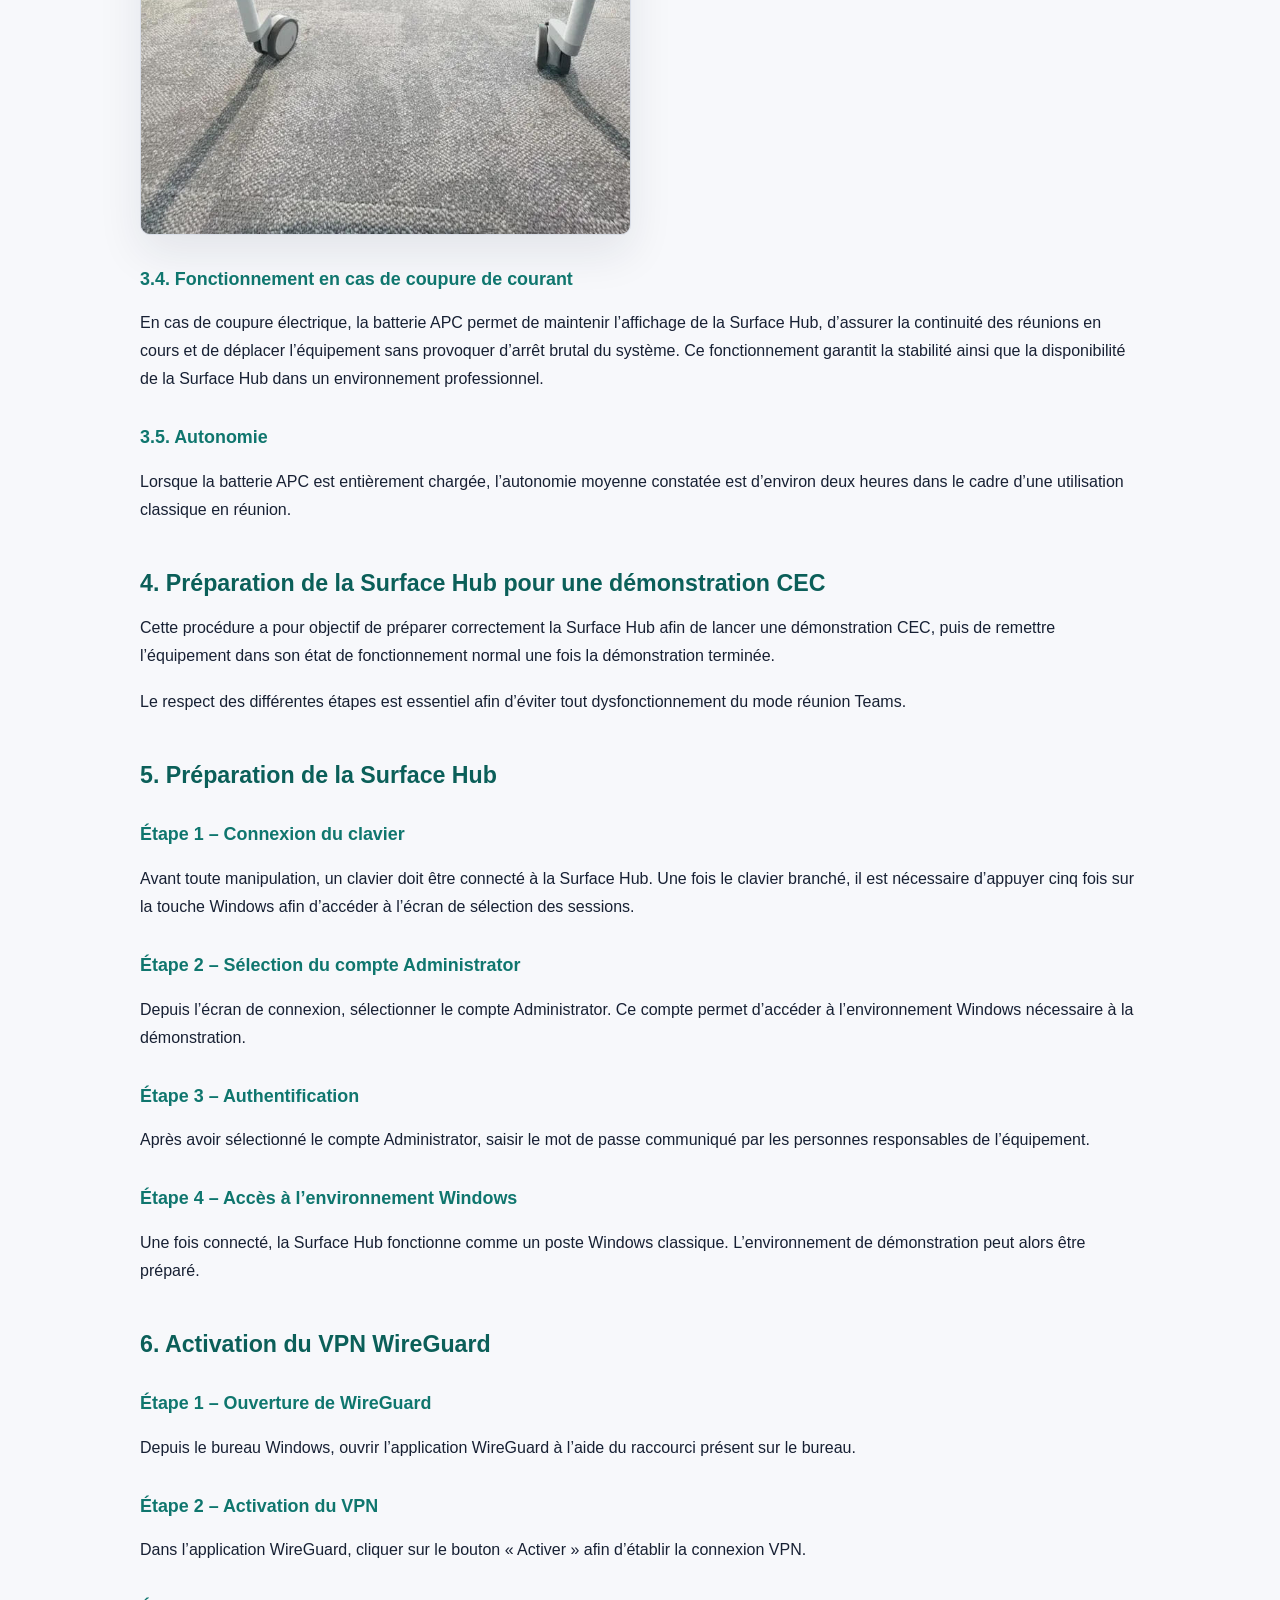
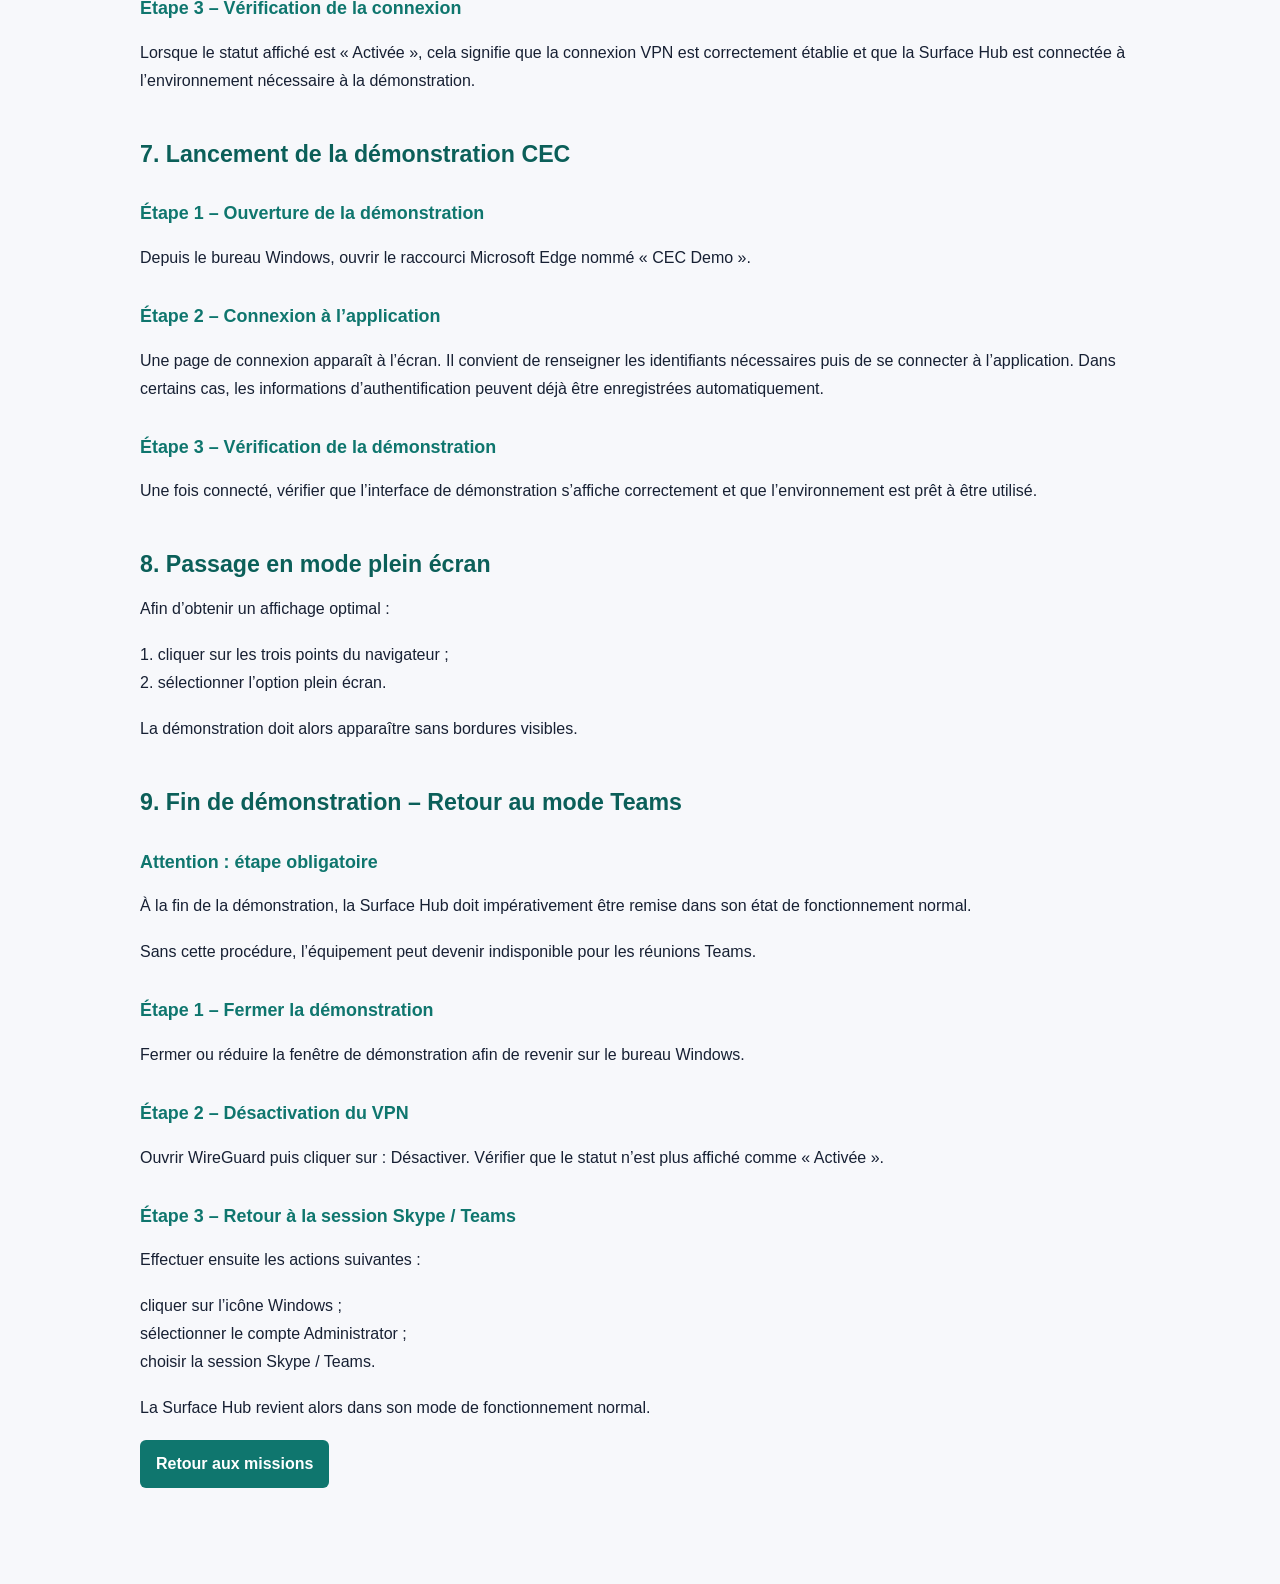
==== commit 96ddadeb: "update" ====
--- a/mission-1.html
+++ b/mission-1.html
@@ -38,12 +38,8 @@
 
     <p>
       Le modèle utilisé au sein de l’entreprise est installé sur un support mobile équipé d’une batterie APC intégrée.
-      Cette batterie joue le rôle d’onduleur, aussi appelé UPS, et permet :
-    </p>
-
-    <p>
-      d’assurer la continuité de fonctionnement en cas de coupure électrique ;<br>
-      de déplacer la Surface Hub d’une salle à une autre sans interruption ;<br>
+      Cette batterie joue le rôle d’onduleur, aussi appelé UPS, et permet d’assurer la continuité de fonctionnement
+      en cas de coupure électrique ; de déplacer la Surface Hub d’une salle à une autre sans interruption ;
       de sécuriser les réunions et les sessions en cours.
     </p>
 
@@ -67,13 +63,13 @@
       L’objectif de l’intervention était donc :
     </p>
 
-    <p>
-      d’identifier l’origine du problème ;<br>
-      de vérifier l’état de fonctionnement de la batterie APC ;<br>
-      de contrôler les branchements électriques ;<br>
-      de remettre la Surface Hub en état de fonctionnement ;<br>
-      de garantir la disponibilité de l’équipement pour les réunions et les démonstrations professionnelles.
-    </p>
+    <ul>
+      <li>d’identifier l’origine du problème ;</li>
+      <li>de vérifier l’état de fonctionnement de la batterie APC ;</li>
+      <li>de contrôler les branchements électriques ;</li>
+      <li>de remettre la Surface Hub en état de fonctionnement ;</li>
+      <li>de garantir la disponibilité de l’équipement pour les réunions et les démonstrations professionnelles.</li>
+    </ul>
 
     <p>
       Cette intervention m’a permis de réaliser un diagnostic matériel et électrique complet sur un équipement collaboratif
@@ -85,102 +81,47 @@
     <h4>3.1. Fonctionnement du module APC et rôle des câbles</h4>
 
     <p>
-      Dans le compartiment inférieur du support mobile se trouve le module APC.
-      Celui-ci possède deux connexions électriques principales :
-    </p>
-
-    <p>
-      un câble INPUT ;<br>
-      un câble OUTPUT.
-    </p>
-
-    <p>
-      L’ensemble de l’alimentation électrique de la Surface Hub passe obligatoirement par cette batterie APC.
+      Dans le compartiment inférieur du support mobile se trouve le module APC. Celui-ci possède deux connexions électriques principales :
+      un câble INPUT et un câble OUTPUT. L’ensemble de l’alimentation électrique de la Surface Hub passe obligatoirement par cette batterie APC.
     </p>
 
     <h4>Câble INPUT : alimentation secteur</h4>
 
     <p>
-      Le câble INPUT correspond au câble branché directement sur la prise murale.
-    </p>
-
-    <p>
-      Son rôle est :
-    </p>
-
-    <p>
-      d’alimenter la batterie APC ;<br>
-      de recharger la batterie ;<br>
-      d’alimenter indirectement la Surface Hub lorsque le secteur est disponible.
-    </p>
-
-    <p>
+      Le câble INPUT correspond au câble branché directement sur la prise murale. Son rôle est d’alimenter la batterie APC,
+      de permettre sa recharge et d’assurer indirectement l’alimentation de la Surface Hub lorsque le secteur est disponible.
       Sans ce câble, la batterie ne peut plus se recharger ni maintenir l’alimentation du dispositif.
     </p>
 
     <h4>Câble OUTPUT : alimentation de la Surface Hub</h4>
 
     <p>
-      Le câble OUTPUT relie directement la batterie APC à la Surface Hub.
-    </p>
-
-    <p>
-      Son rôle est :
-    </p>
-
-    <p>
-      d’alimenter la Surface Hub lorsque le secteur fonctionne ;<br>
-      de transmettre automatiquement l’alimentation de secours de la batterie APC en cas de coupure électrique.
-    </p>
-
-    <p>
-      La Surface Hub n’est donc jamais branchée directement sur une prise murale.
-      Toute son alimentation passe obligatoirement par la batterie APC.
-    </p>
-
-    <h4>Résumé du flux d’alimentation</h4>
-
-    <p>
-      Prise murale → Câble INPUT → Batterie APC → Câble OUTPUT → Surface Hub
-    </p>
-
-    <p>
-      Ainsi :
-    </p>
-
-    <p>
-      le câble INPUT apporte l’alimentation secteur ;<br>
-      le câble OUTPUT transmet l’alimentation à la Surface Hub ;<br>
-      la batterie APC assure la continuité électrique.
-    </p>
-
-    <h4>3.2. Vérifications réalisées lors de l’intervention</h4>
-
-    <p>
-      Afin d’identifier l’origine du dysfonctionnement, plusieurs contrôles ont été effectués :
-    </p>
-
-    <p>
-      vérification de l’état de la batterie APC ;<br>
-      contrôle des voyants lumineux ;<br>
-      vérification du branchement du câble INPUT ;<br>
-      contrôle du câble OUTPUT reliant la batterie à la Surface Hub ;<br>
-      vérification de l’alimentation secteur ;<br>
-      test du fonctionnement général de l’équipement.
-    </p>
-
-    <p>
-      Après analyse, le problème provenait du système d’alimentation de la batterie APC,
-      empêchant la Surface Hub de fonctionner correctement.
-    </p>
-
-    <p>
-      Une fois les vérifications réalisées et les branchements contrôlés,
-      l’équipement a pu être remis en fonctionnement.
+      Le câble OUTPUT relie directement la batterie APC à la Surface Hub. Son rôle est d’alimenter la Surface Hub lorsque le secteur fonctionne
+      et de transmettre automatiquement l’alimentation de secours de la batterie APC en cas de coupure électrique.
+    </p>
+
+    <p>
+      La Surface Hub n’est donc jamais branchée directement sur une prise murale. Toute son alimentation passe obligatoirement par la batterie APC.
     </p>
 
     <div class="mission-images">
       <img src="assets/surfacehub-apc-module.jpg" alt="Module APC situé sous le support de la Surface Hub" class="mission-image" />
+    </div>
+
+    <h4>3.2. Vérifications réalisées lors de l’intervention</h4>
+
+    <p>
+      Afin d’identifier l’origine du dysfonctionnement, plusieurs contrôles ont été effectués, notamment la vérification de l’état général
+      de la batterie APC, le contrôle des voyants lumineux, la vérification du branchement du câble INPUT ainsi que du câble OUTPUT reliant
+      la batterie à la Surface Hub. L’alimentation secteur et le fonctionnement général de l’équipement ont également été testés.
+    </p>
+
+    <p>
+      Après analyse, le problème provenait du système d’alimentation de la batterie APC, empêchant la Surface Hub de fonctionner correctement.
+      Une fois les vérifications réalisées et les branchements contrôlés, l’équipement a pu être remis en fonctionnement.
+    </p>
+
+    <div class="mission-images">
       <img src="assets/surfacehub-cable-sol.jpg" alt="Câble d’alimentation relié au support mobile" class="mission-image" />
       <img src="assets/surfacehub-connectique.jpg" alt="Connexion arrière de la Surface Hub" class="mission-image" />
     </div>
@@ -188,32 +129,15 @@
     <h4>3.3. Batterie APC : fonctionnement et indicateurs</h4>
 
     <p>
-      La batterie APC se situe dans la partie inférieure du support mobile.
-    </p>
-
-    <p>
-      Un bouton d’alimentation permet :
-    </p>
-
-    <p>
-      d’allumer la batterie ;<br>
-      de l’éteindre si nécessaire.
-    </p>
-
-    <p>
-      La batterie doit impérativement rester activée afin de garantir la continuité électrique de la Surface Hub.
-    </p>
-
-    <h4>Indicateurs de charge</h4>
-
-    <p>
-      La batterie dispose de cinq voyants lumineux indiquant son niveau de charge :
-    </p>
-
-    <p>
-      5 voyants allumés : batterie entièrement chargée ;<br>
-      moins de 5 voyants : batterie partiellement chargée ;<br>
-      aucun voyant : batterie éteinte ou déchargée.
+      La batterie APC se situe dans la partie inférieure du support mobile. Un bouton d’alimentation présent sur la face extérieure permet
+      d’allumer ou d’éteindre la batterie si nécessaire. Afin de garantir la continuité électrique et le bon fonctionnement de la Surface Hub,
+      cette batterie doit rester activée en permanence.
+    </p>
+
+    <p>
+      La batterie dispose également de cinq voyants lumineux permettant d’indiquer son niveau de charge. Lorsque les cinq voyants sont allumés,
+      cela signifie que la batterie est entièrement chargée et opérationnelle. Si moins de cinq voyants sont visibles, la batterie est partiellement
+      chargée. En revanche, l’absence totale de voyants peut indiquer que la batterie est éteinte ou complètement déchargée.
     </p>
 
     <h4>Procédure de vérification en cas de dysfonctionnement</h4>
@@ -222,45 +146,35 @@
       En cas de problème électrique ou si la batterie ne prend plus le relais :
     </p>
 
-    <p>
-      1. vérifier que la batterie APC est allumée ;<br>
-      2. vérifier la présence des voyants lumineux ;<br>
-      3. contrôler le branchement du câble INPUT ;<br>
-      4. vérifier la connexion du câble OUTPUT ;<br>
-      5. contrôler la présence d’alimentation secteur.
-    </p>
+    <ul>
+      <li>vérifier que la batterie APC est allumée ;</li>
+      <li>vérifier la présence des voyants lumineux ;</li>
+      <li>contrôler le branchement du câble INPUT ;</li>
+      <li>vérifier la connexion du câble OUTPUT ;</li>
+      <li>contrôler la présence d’alimentation secteur.</li>
+    </ul>
 
     <div class="mission-images">
+      <img src="assets/surfacehub-voyants-apc.jpg" alt="Voyants lumineux de la batterie APC" class="mission-image" />
       <img src="assets/surfacehub-bouton-apc.jpg" alt="Bouton d’alimentation de la batterie APC" class="mission-image" />
-      <img src="assets/surfacehub-voyants-apc.jpg" alt="Voyants lumineux de la batterie APC" class="mission-image" />
     </div>
 
     <h4>3.4. Fonctionnement en cas de coupure de courant</h4>
 
     <p>
-      En cas de coupure électrique, la batterie APC permet :
-    </p>
-
-    <p>
-      le maintien de l’affichage ;<br>
-      la continuité des réunions ;<br>
-      le déplacement de la Surface Hub sans arrêt brutal.
-    </p>
-
-    <p>
-      Ce système garantit la stabilité et la disponibilité de l’équipement dans un environnement professionnel.
+      En cas de coupure électrique, la batterie APC permet de maintenir l’affichage de la Surface Hub, d’assurer la continuité des réunions
+      en cours et de déplacer l’équipement sans provoquer d’arrêt brutal du système. Ce fonctionnement garantit la stabilité ainsi que la disponibilité
+      de la Surface Hub dans un environnement professionnel.
     </p>
 
     <h4>3.5. Autonomie</h4>
 
     <p>
-      Lorsque la batterie APC est entièrement chargée, l’autonomie moyenne constatée est d’environ deux heures
-      dans le cadre d’une utilisation classique en réunion.
+      Lorsque la batterie APC est entièrement chargée, l’autonomie moyenne constatée est d’environ deux heures dans le cadre d’une utilisation
+      classique en réunion.
     </p>
 
     <h3>4. Préparation de la Surface Hub pour une démonstration CEC</h3>
-
-    <h4>4.1. Objectif de la procédure</h4>
 
     <p>
       Cette procédure a pour objectif de préparer correctement la Surface Hub afin de lancer une démonstration CEC,
@@ -276,35 +190,27 @@
     <h4>Étape 1 – Connexion du clavier</h4>
 
     <p>
-      Avant toute manipulation, un clavier doit être connecté à la Surface Hub.
-    </p>
-
-    <p>
-      Une fois le clavier branché, appuyer cinq fois sur la touche Windows.
-      Cette manipulation permet d’accéder à l’écran de sélection des sessions.
+      Avant toute manipulation, un clavier doit être connecté à la Surface Hub. Une fois le clavier branché,
+      il est nécessaire d’appuyer cinq fois sur la touche Windows afin d’accéder à l’écran de sélection des sessions.
     </p>
 
     <h4>Étape 2 – Sélection du compte Administrator</h4>
 
     <p>
-      Depuis l’écran de connexion, sélectionner le compte Administrator.
-    </p>
-
-    <p>
-      Ce compte permet d’accéder à l’environnement Windows nécessaire à la démonstration.
+      Depuis l’écran de connexion, sélectionner le compte Administrator. Ce compte permet d’accéder à l’environnement Windows nécessaire
+      à la démonstration.
     </p>
 
     <h4>Étape 3 – Authentification</h4>
 
     <p>
-      Après sélection du compte Administrator, saisir le mot de passe communiqué par les personnes responsables de l’équipement.
+      Après avoir sélectionné le compte Administrator, saisir le mot de passe communiqué par les personnes responsables de l’équipement.
     </p>
 
     <h4>Étape 4 – Accès à l’environnement Windows</h4>
 
     <p>
-      Une fois connecté, la Surface Hub fonctionne comme un poste Windows classique.
-      L’environnement de démonstration peut alors être préparé.
+      Une fois connecté, la Surface Hub fonctionne comme un poste Windows classique. L’environnement de démonstration peut alors être préparé.
     </p>
 
     <h3>6. Activation du VPN WireGuard</h3>
@@ -318,36 +224,35 @@
     <h4>Étape 2 – Activation du VPN</h4>
 
     <p>
-      Cliquer sur : Activer.
+      Dans l’application WireGuard, cliquer sur le bouton « Activer » afin d’établir la connexion VPN.
     </p>
 
     <h4>Étape 3 – Vérification de la connexion</h4>
 
     <p>
-      Lorsque le statut affiché est : Activée, cela signifie que la connexion VPN est correctement établie
-      et que la Surface Hub est connectée à l’environnement de démonstration.
+      Lorsque le statut affiché est « Activée », cela signifie que la connexion VPN est correctement établie et que la Surface Hub est connectée
+      à l’environnement nécessaire à la démonstration.
     </p>
 
     <h3>7. Lancement de la démonstration CEC</h3>
 
-    <h4>Étape 1 – Ouverture de la démo</h4>
-
-    <p>
-      Depuis le bureau, ouvrir le raccourci Microsoft Edge nommé CEC Demo.
+    <h4>Étape 1 – Ouverture de la démonstration</h4>
+
+    <p>
+      Depuis le bureau Windows, ouvrir le raccourci Microsoft Edge nommé « CEC Demo ».
     </p>
 
     <h4>Étape 2 – Connexion à l’application</h4>
 
     <p>
-      Une page de connexion apparaît.
-      Renseigner les identifiants nécessaires puis se connecter.
-      Dans certains cas, les identifiants peuvent déjà être enregistrés automatiquement.
-    </p>
-
-    <h4>Étape 3 – Vérification de la démo</h4>
-
-    <p>
-      Après connexion, vérifier que l’interface de démonstration s’affiche correctement.
+      Une page de connexion apparaît à l’écran. Il convient de renseigner les identifiants nécessaires puis de se connecter à l’application.
+      Dans certains cas, les informations d’authentification peuvent déjà être enregistrées automatiquement.
+    </p>
+
+    <h4>Étape 3 – Vérification de la démonstration</h4>
+
+    <p>
+      Une fois connecté, vérifier que l’interface de démonstration s’affiche correctement et que l’environnement est prêt à être utilisé.
     </p>
 
     <h3>8. Passage en mode plein écran</h3>
@@ -406,26 +311,6 @@
       La Surface Hub revient alors dans son mode de fonctionnement normal.
     </p>
 
-    <h3>10. Point de vigilance</h3>
-
-    <p>
-      La procédure de fermeture est aussi importante que la préparation de la démonstration.
-    </p>
-
-    <p>
-      Il est impératif :
-    </p>
-
-    <p>
-      de désactiver le VPN WireGuard ;<br>
-      de quitter la session Administrator ;<br>
-      de revenir sur la session Skype / Teams.
-    </p>
-
-    <p>
-      Sans ces actions, la Surface Hub risque de ne plus fonctionner correctement pour les prochaines réunions professionnelles.
-    </p>
-
     <p>
       <a class="button primary" href="index.html#missions">Retour aux missions</a>
     </p>
--- a/styles.css
+++ b/styles.css
@@ -287,9 +287,27 @@
   line-height: 1.8;
 }
 
+.tech-column {
+  border: 1px solid var(--line);
+  border-radius: 8px;
+  background: var(--surface);
+  box-shadow: var(--shadow);
+}
+
+.tech-column h3 {
+  margin: 0 0 14px;
+  color: var(--text);
+  font-size: 1.12rem;
+  line-height: 1.3;
+  font-weight: 800;
+}
+
 .tech-column p {
   margin: 0;
-  line-height: 1.9;
+  color: var(--text);
+  line-height: 1.6;
+  font-weight: normal;
+  text-align: left;
 }
 
 .mission-card span {
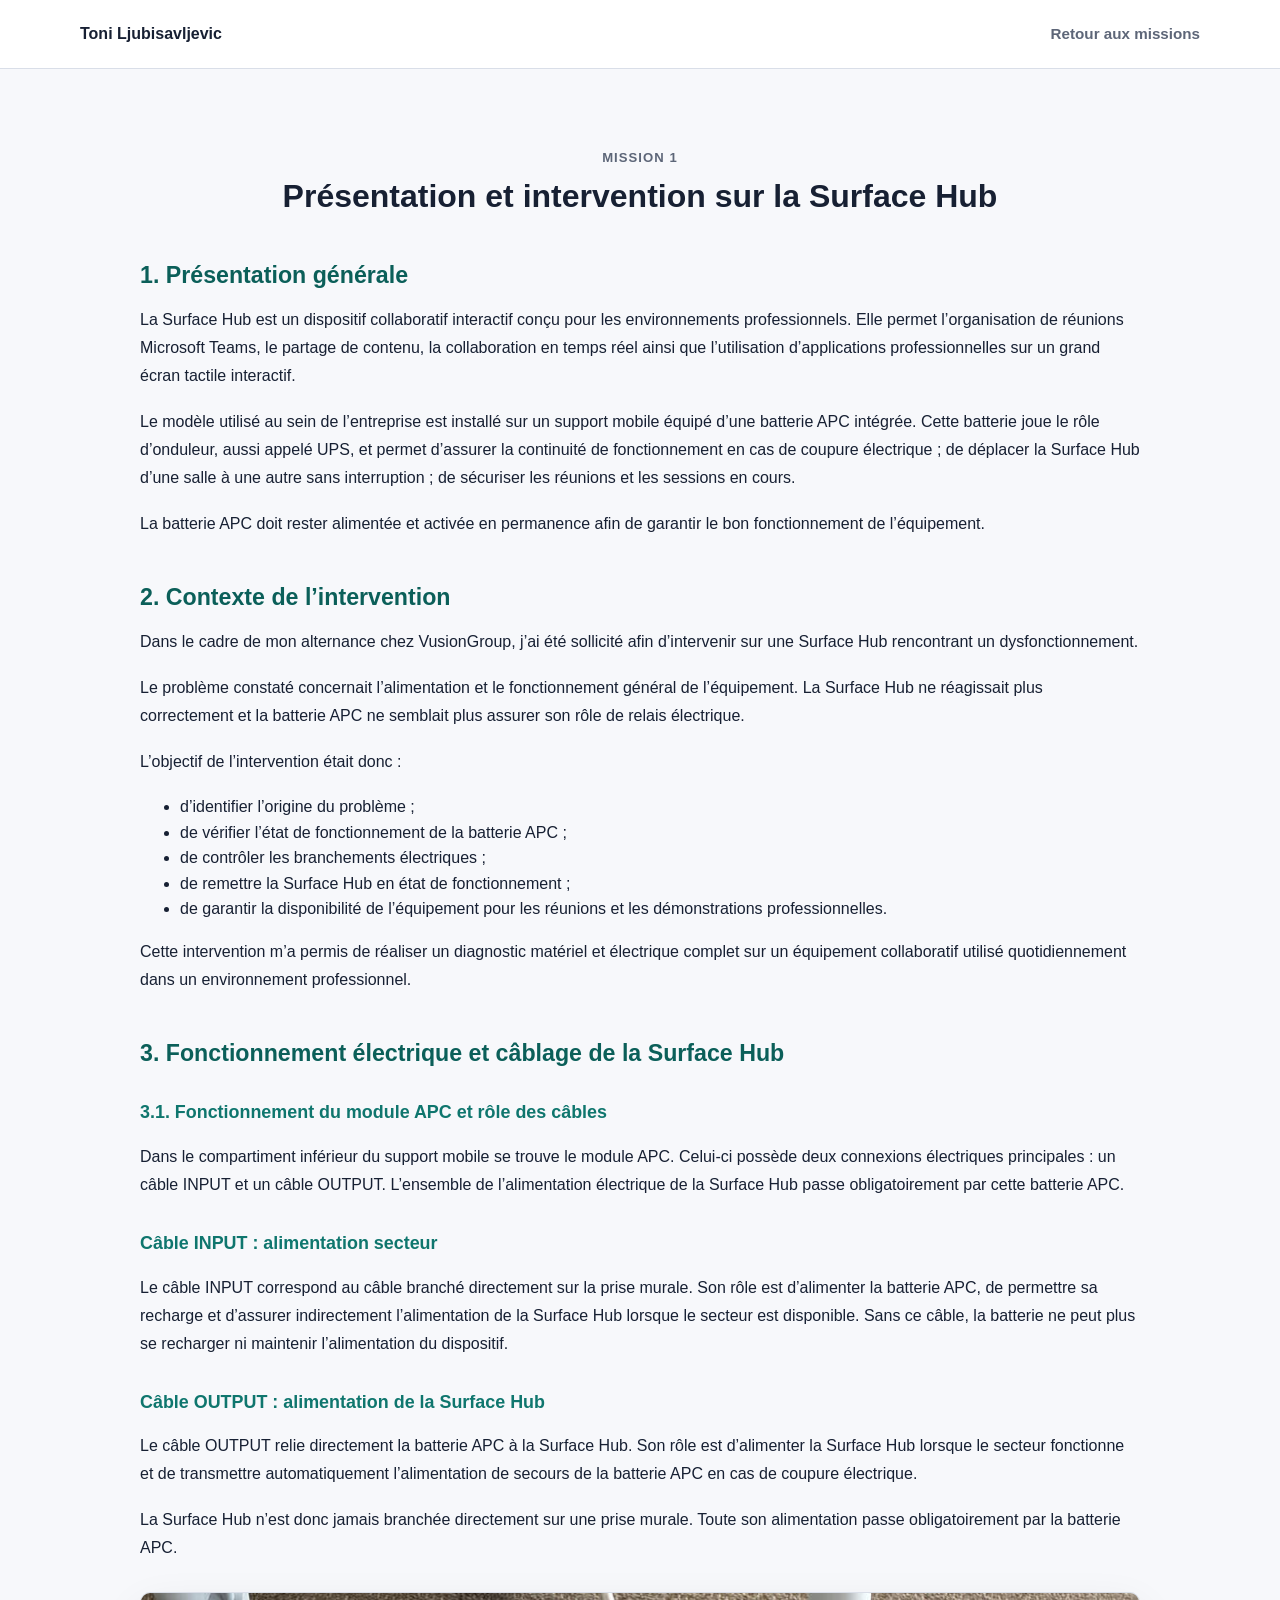
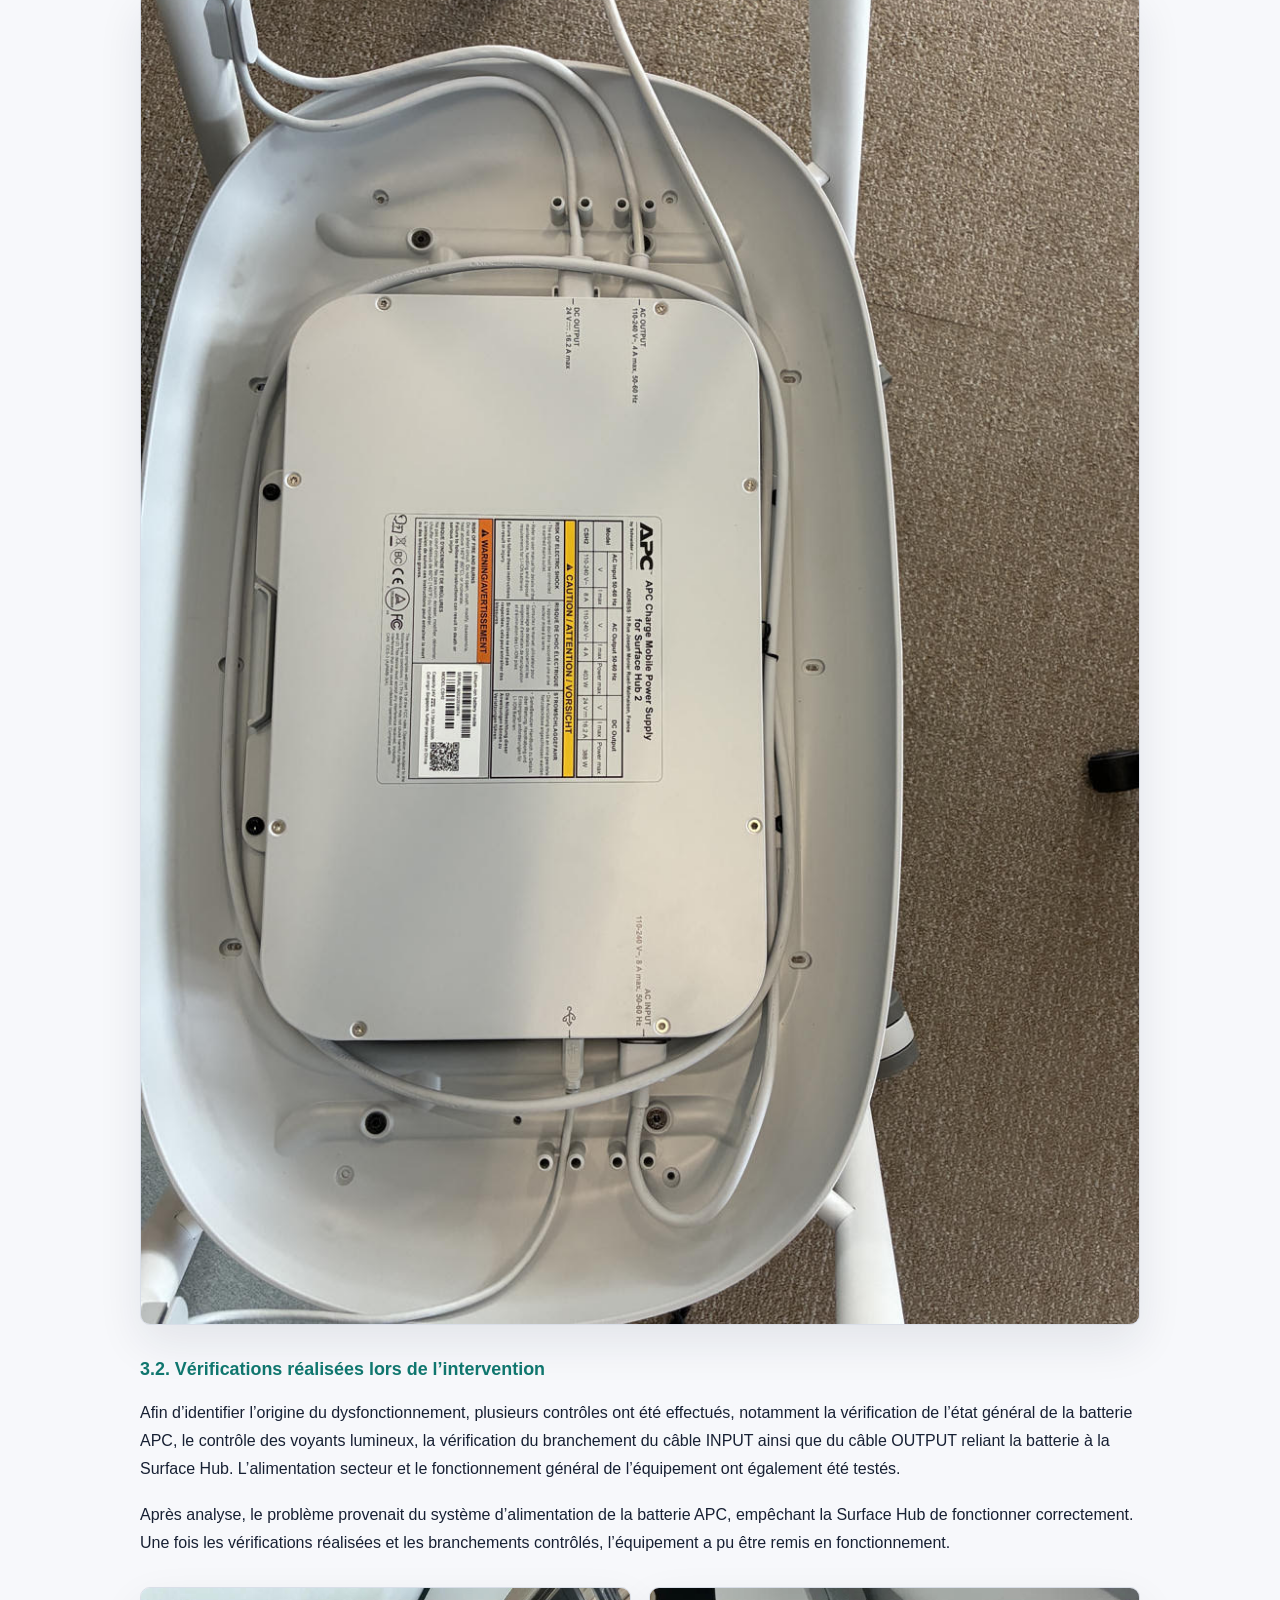
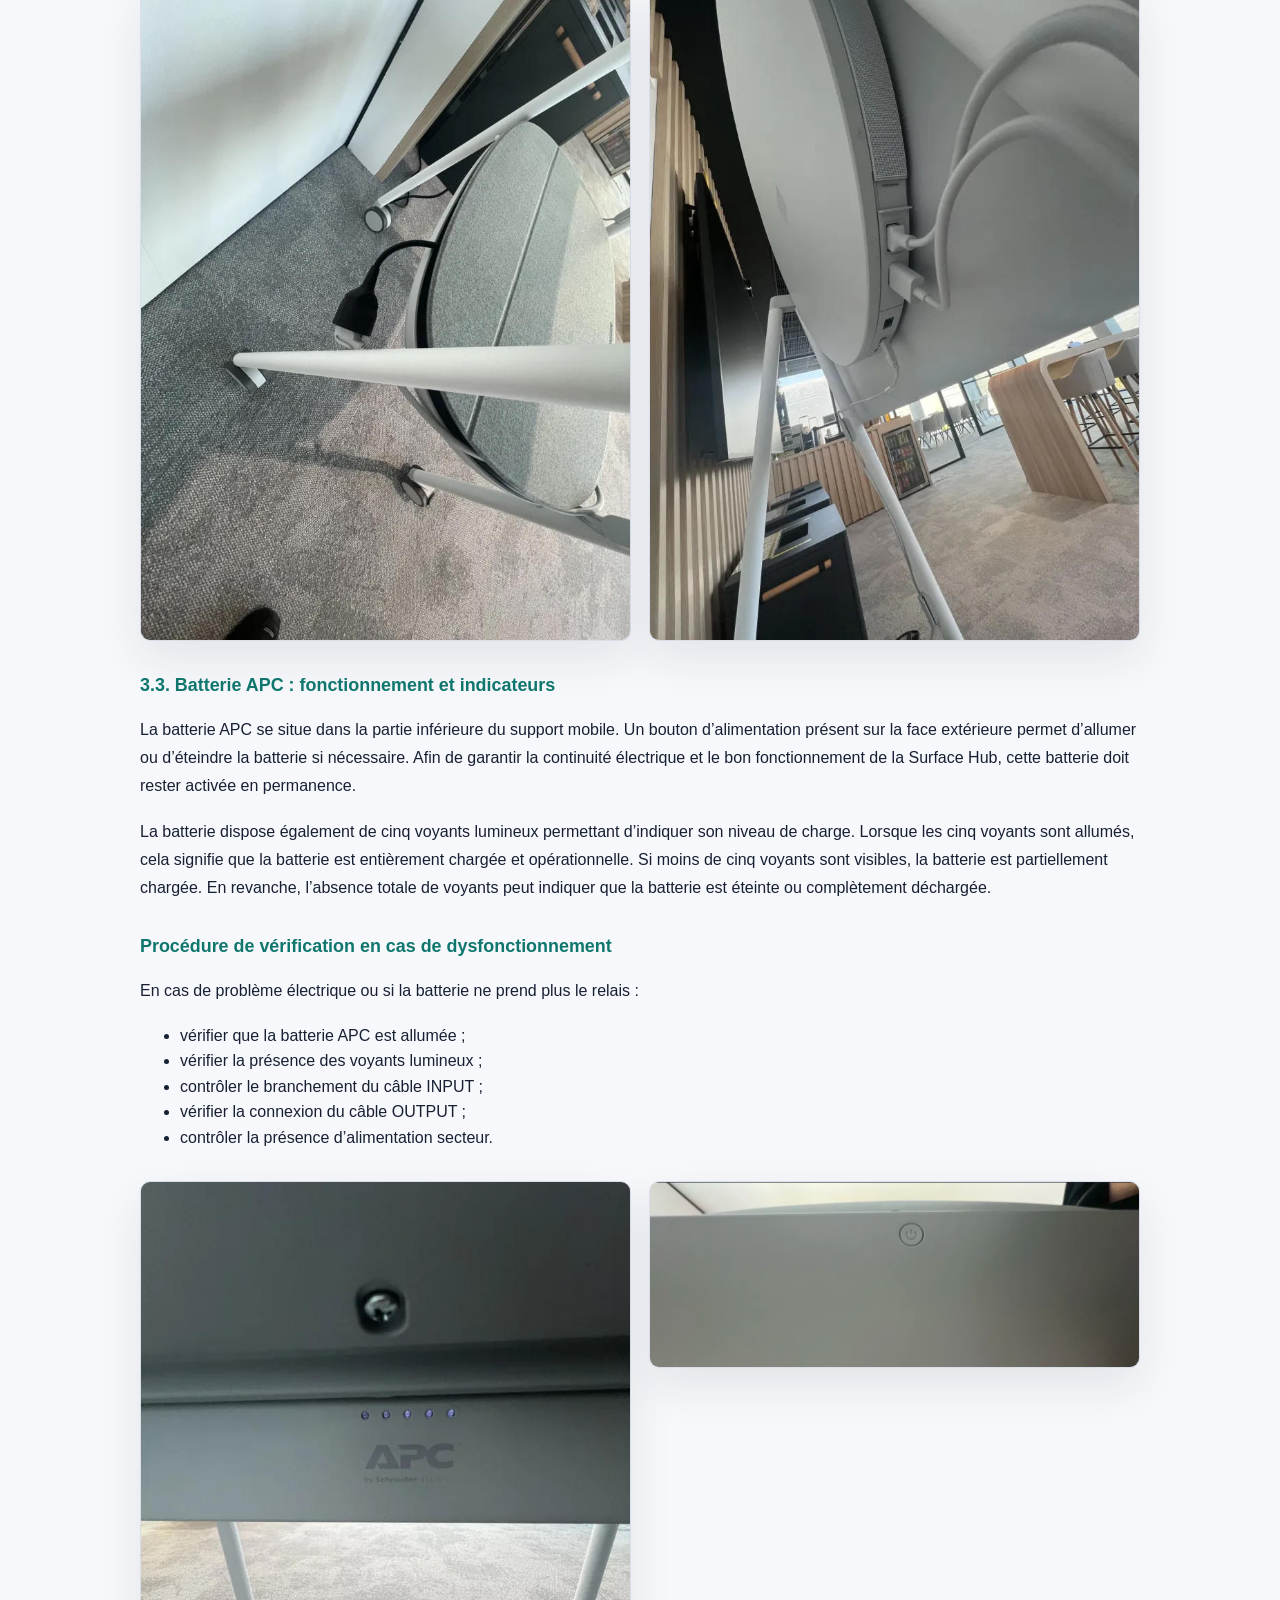
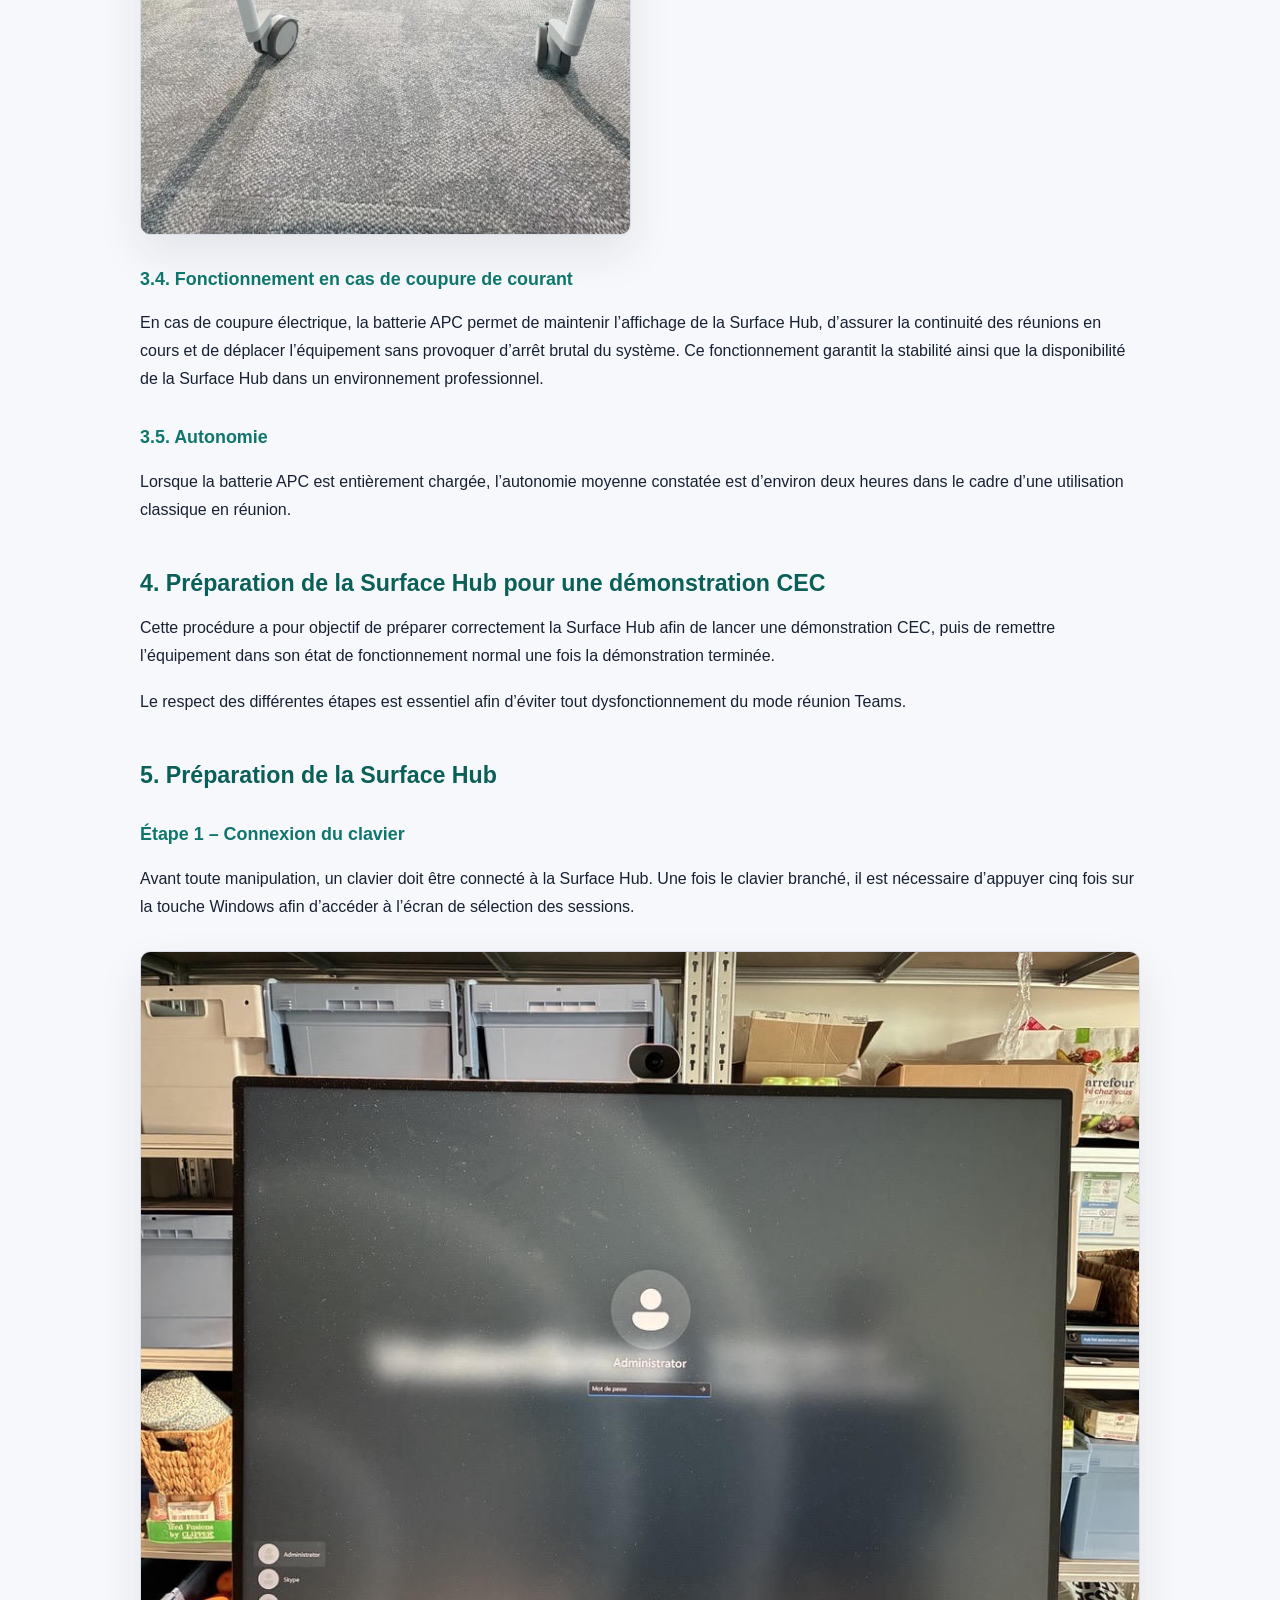
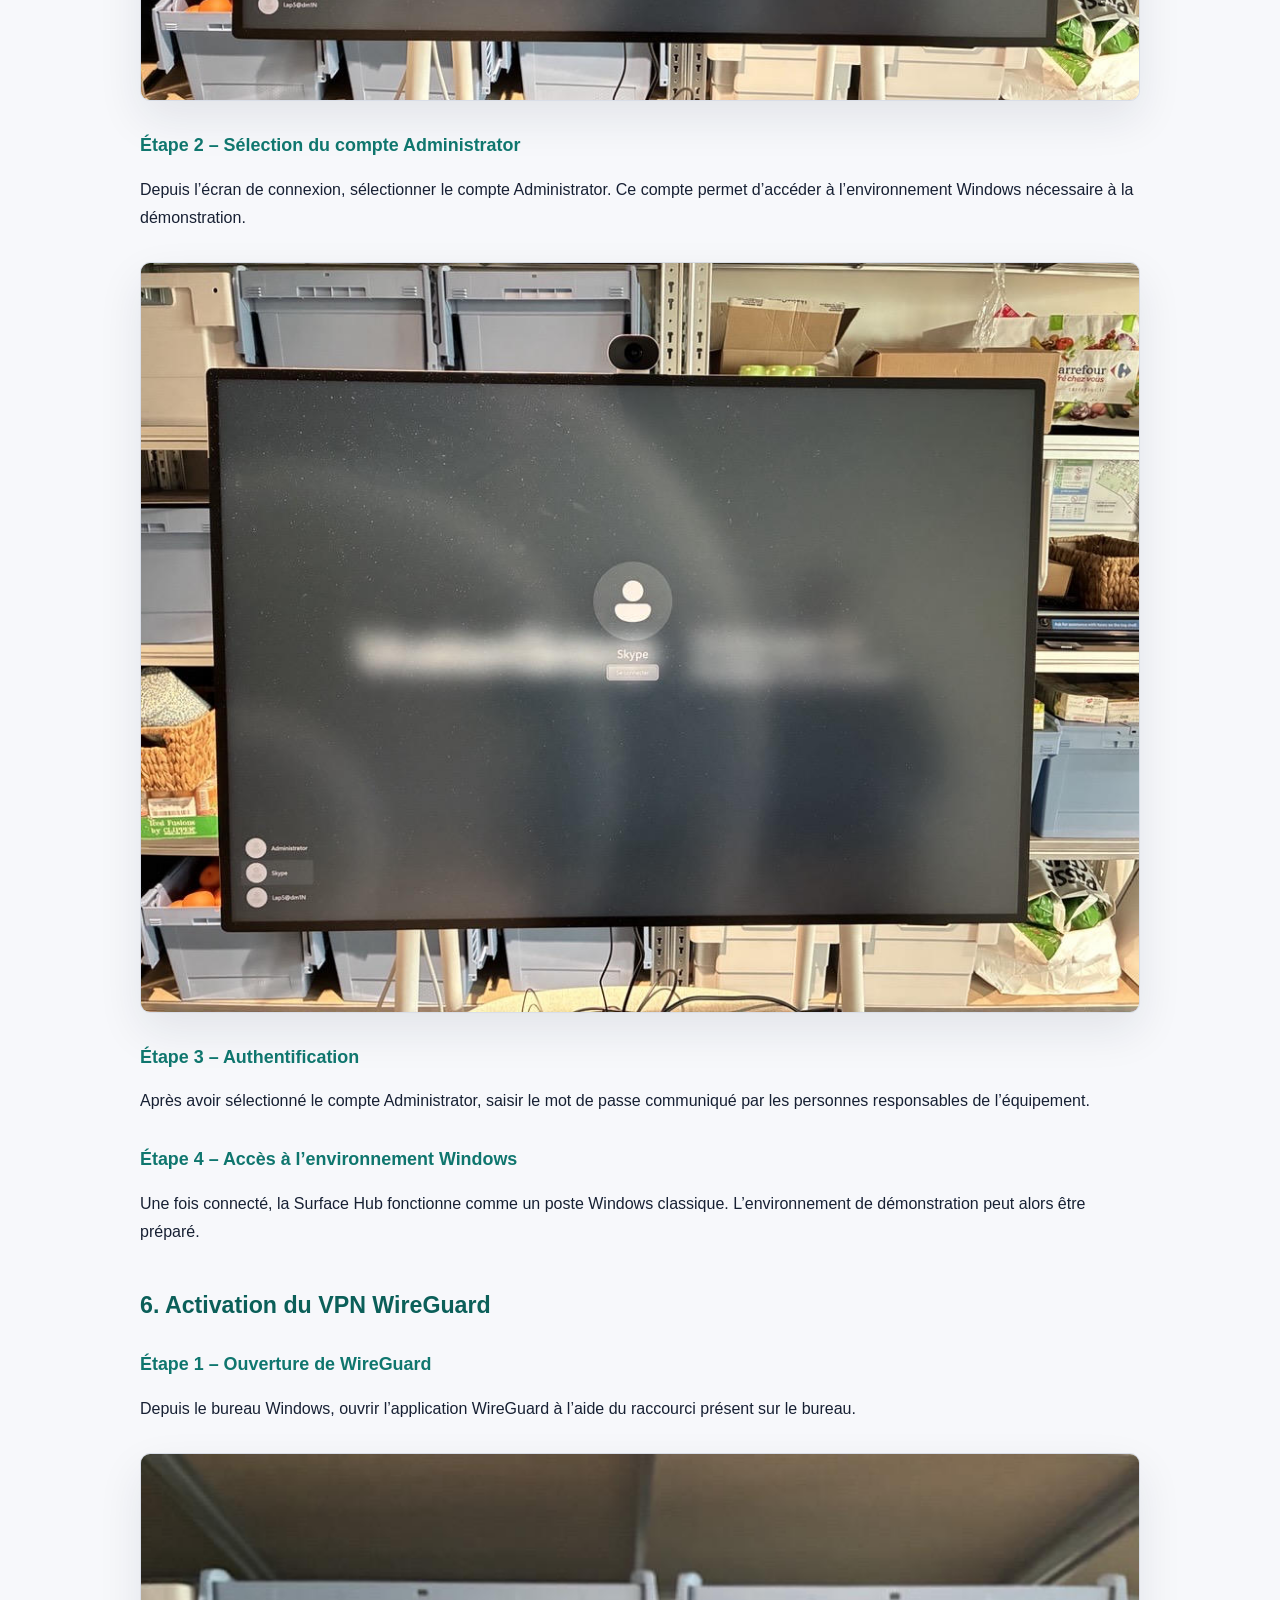
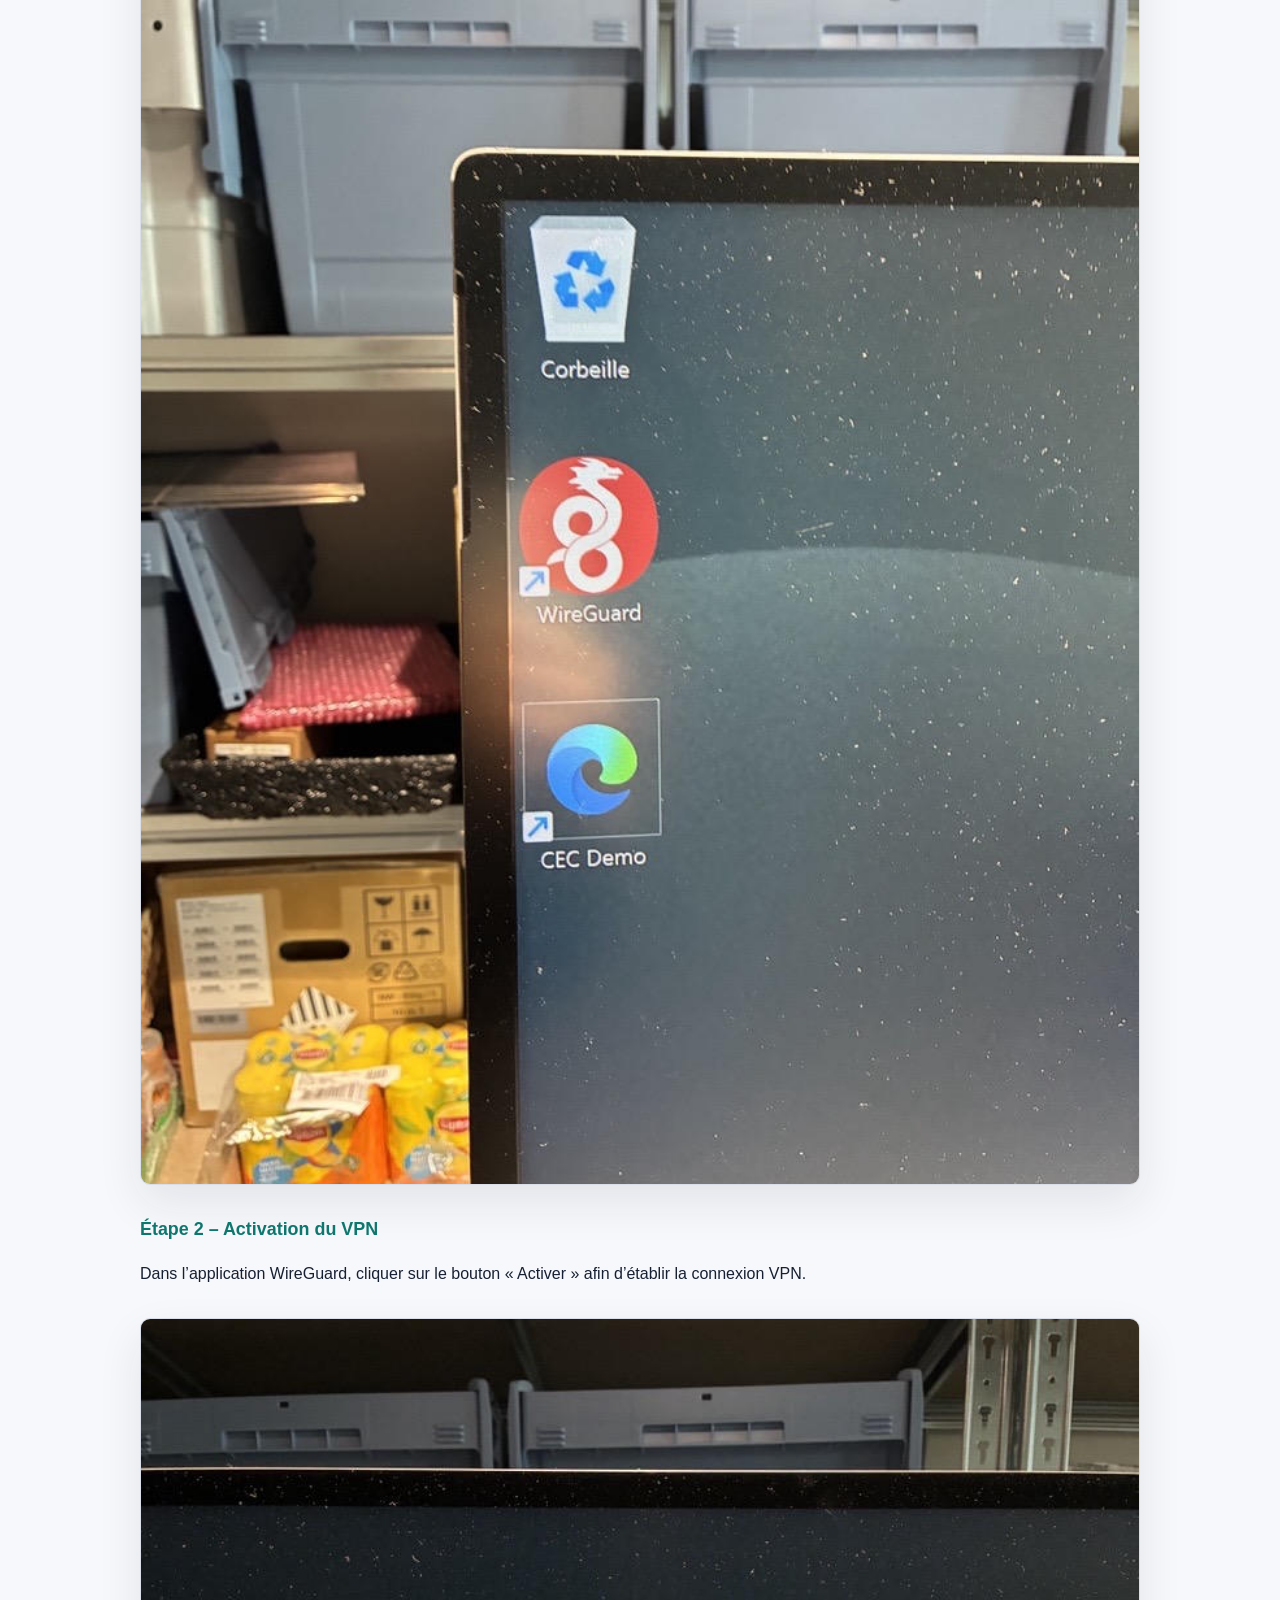
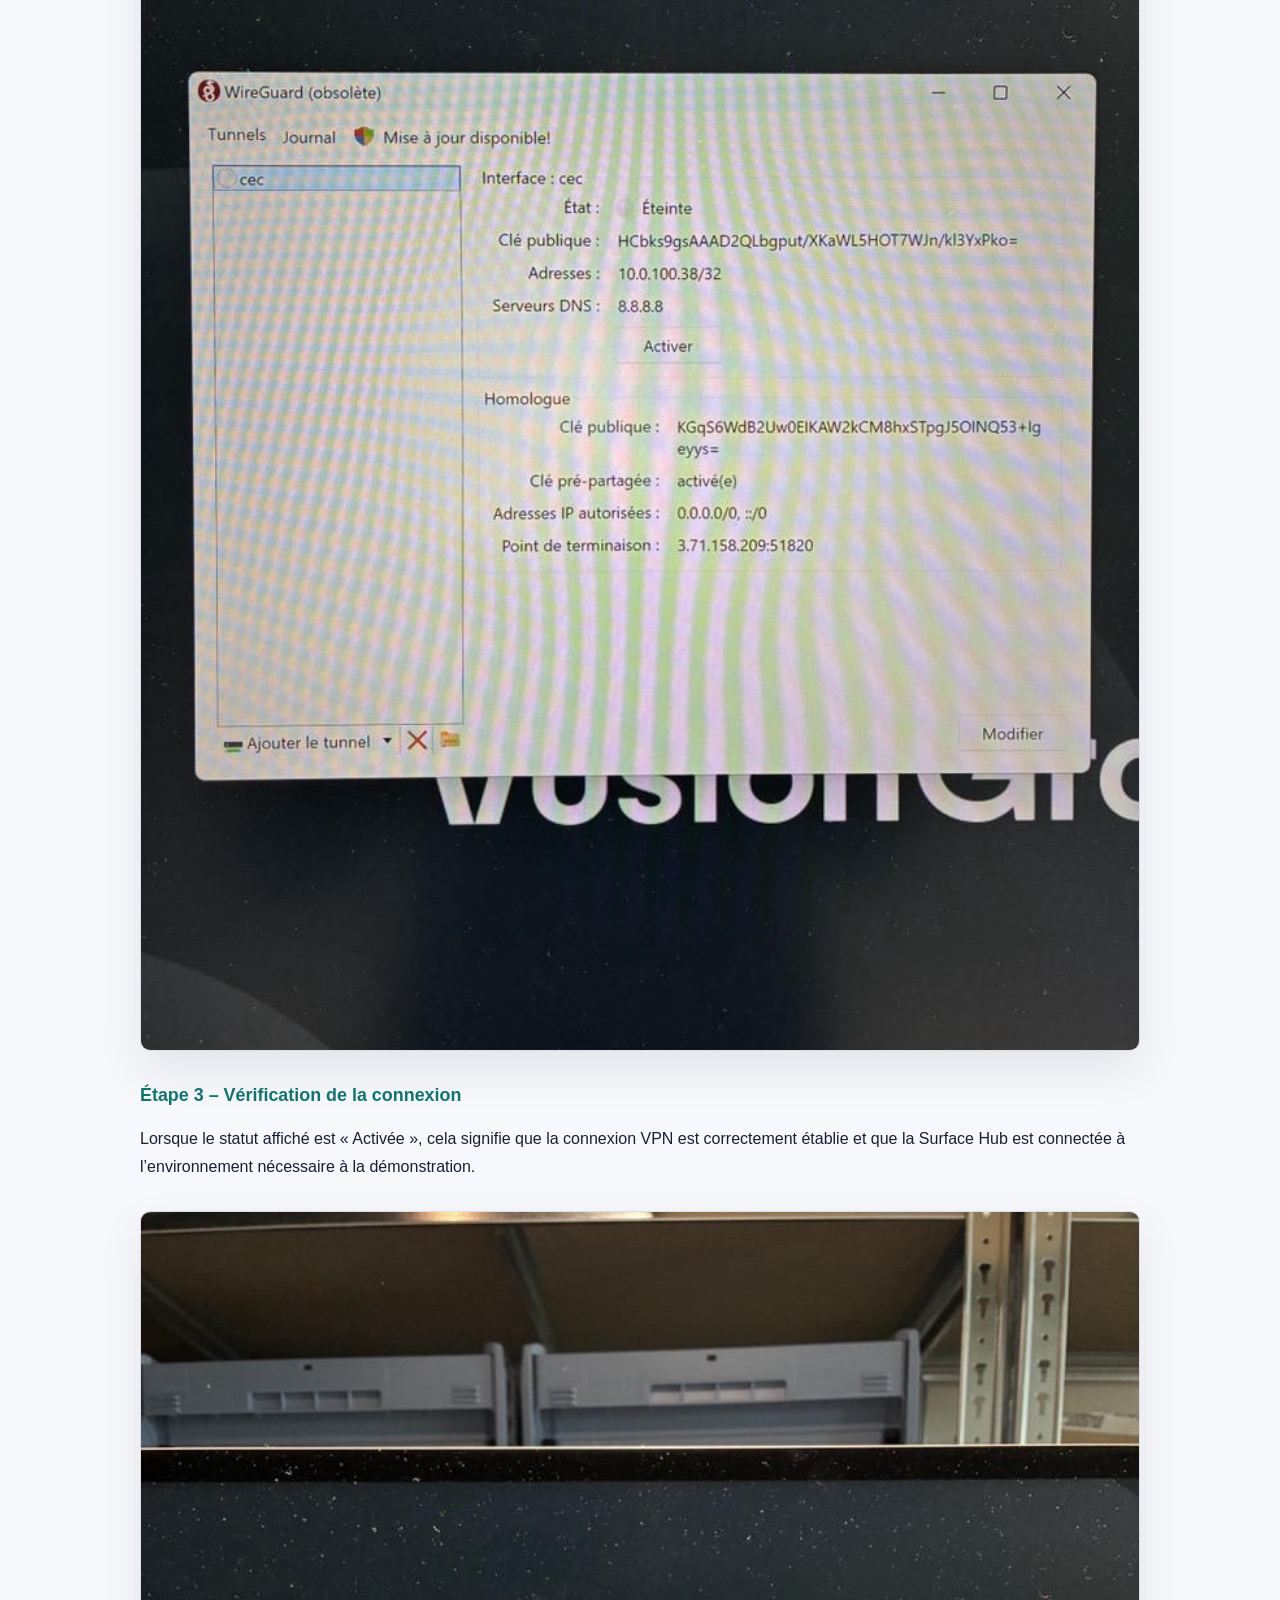
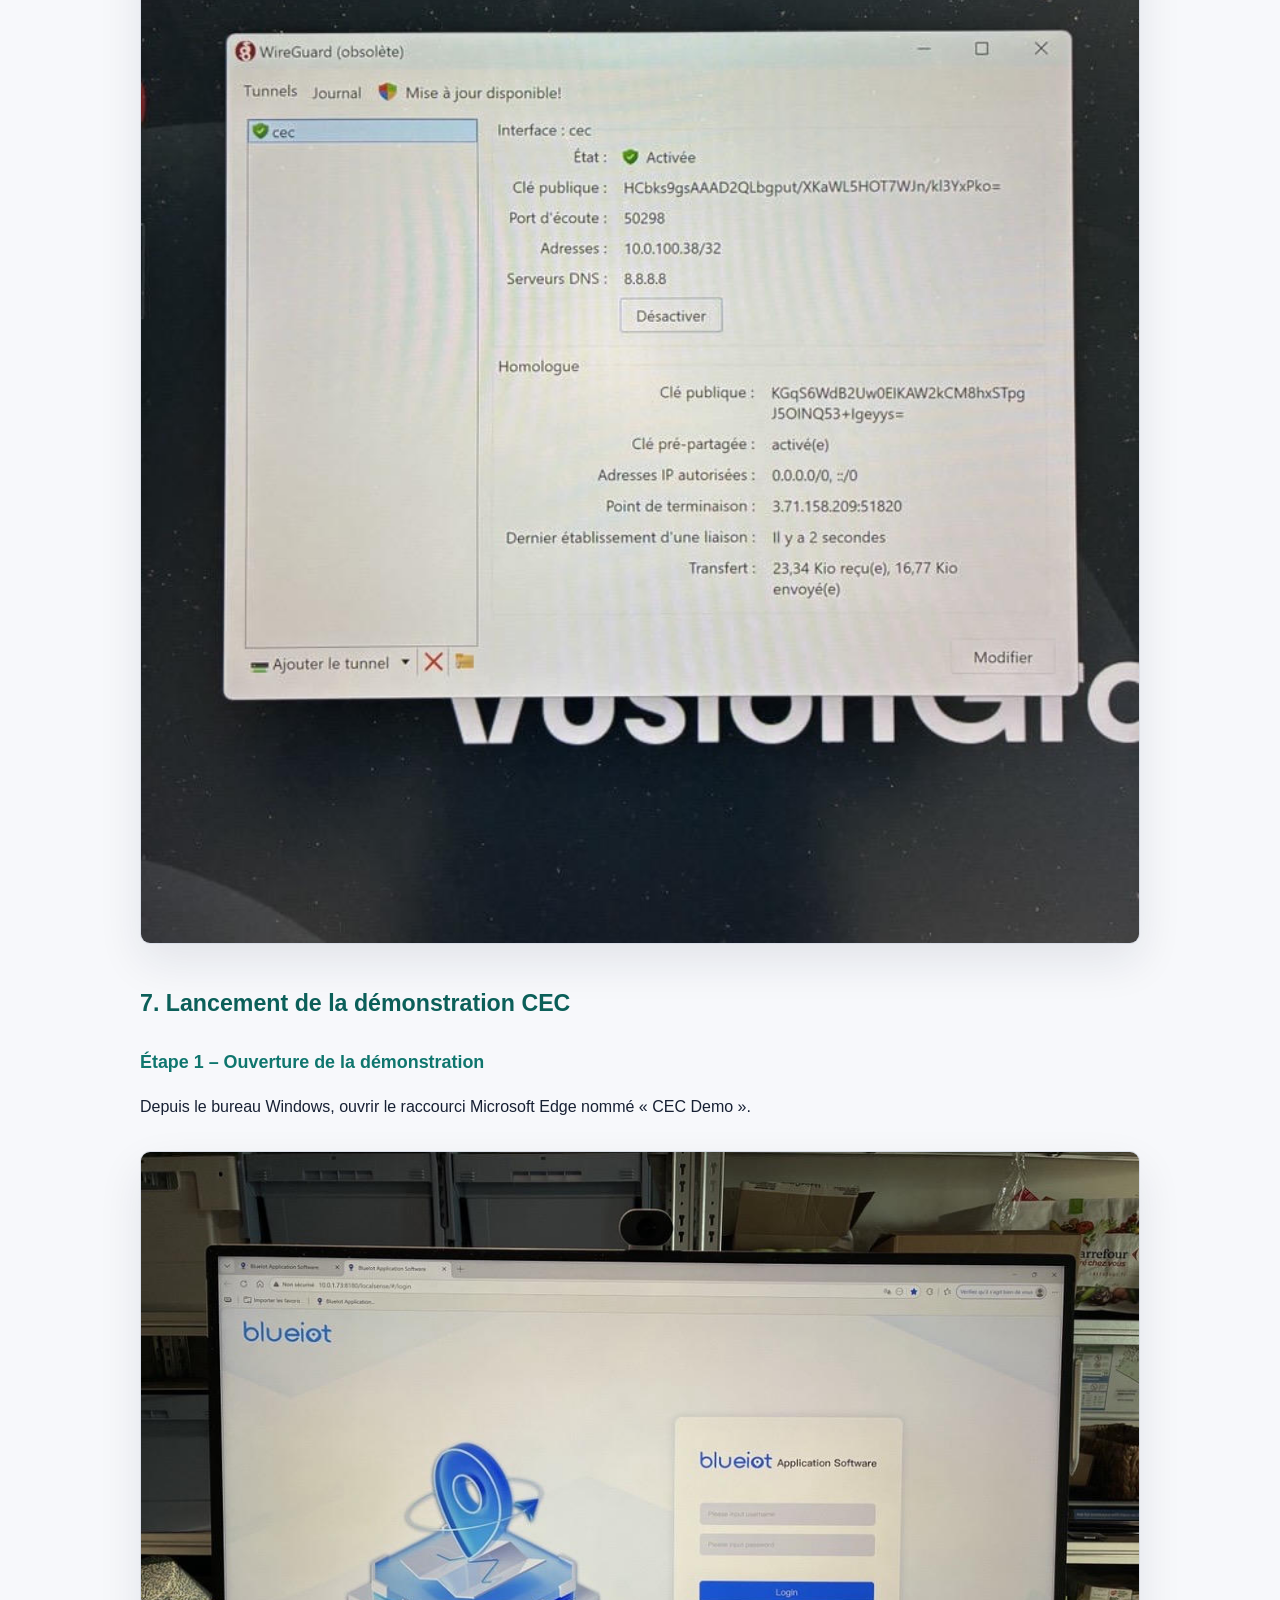
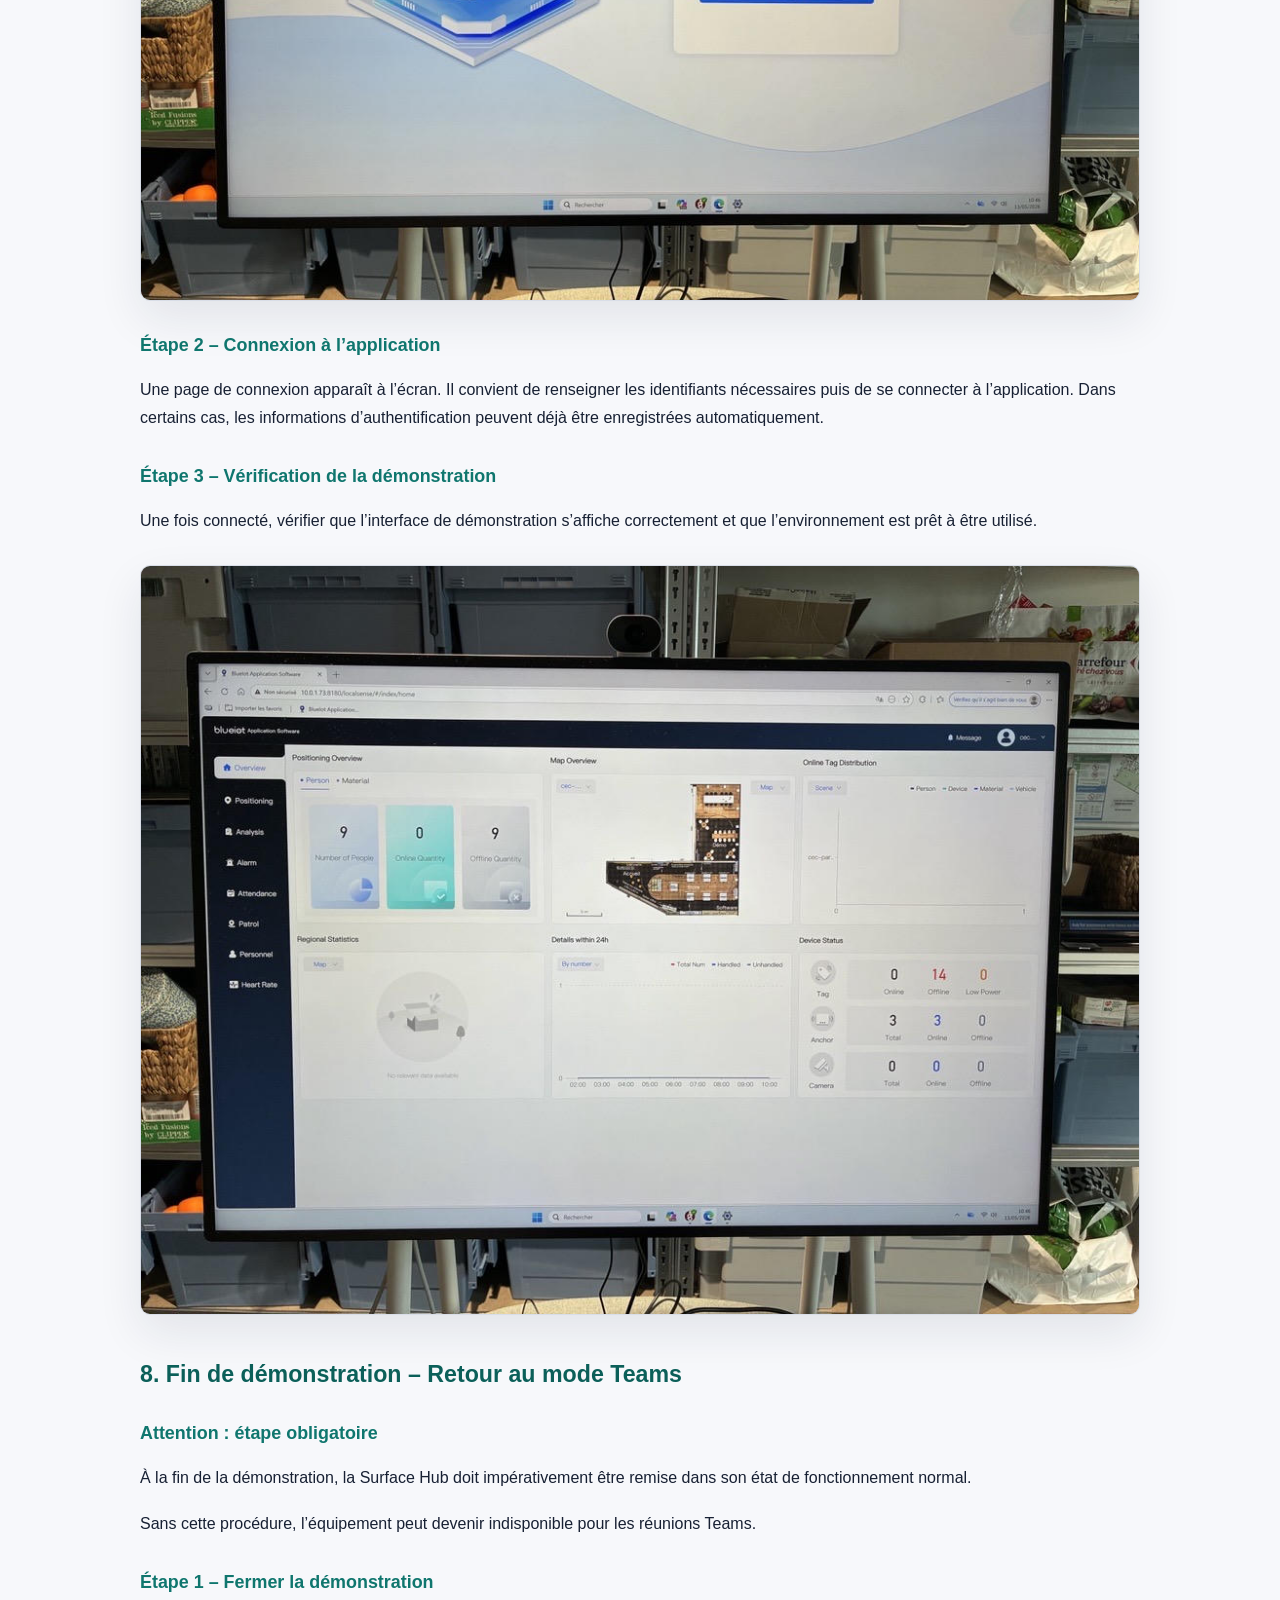
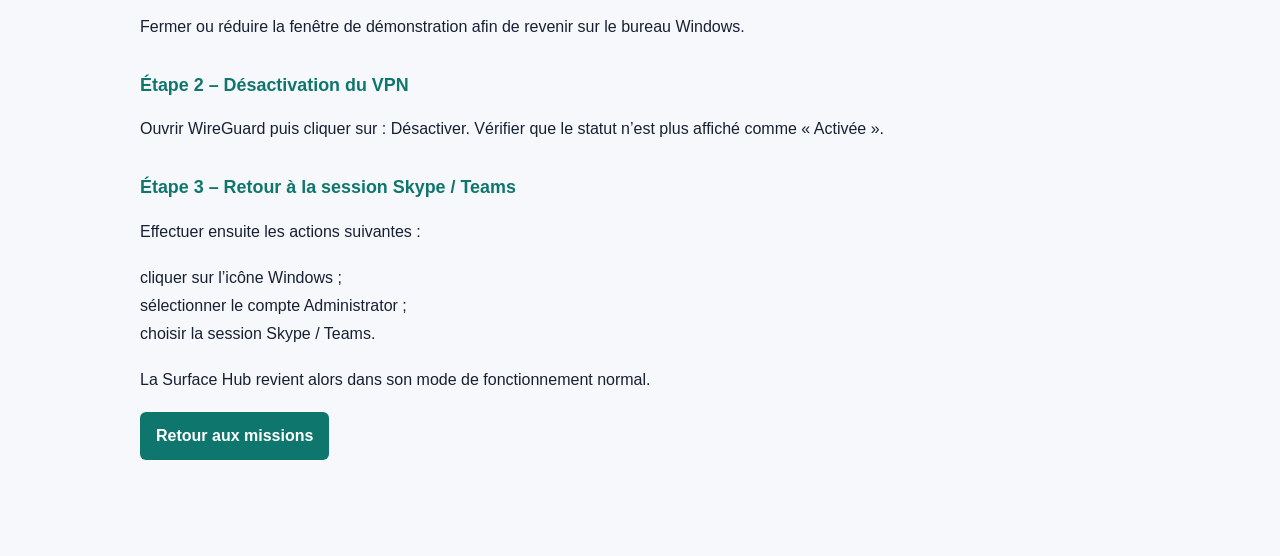
==== commit f4c690b0: "update" ====
--- a/mission-1.html
+++ b/mission-1.html
@@ -59,9 +59,7 @@
       La Surface Hub ne réagissait plus correctement et la batterie APC ne semblait plus assurer son rôle de relais électrique.
     </p>
 
-    <p>
-      L’objectif de l’intervention était donc :
-    </p>
+    <p>L’objectif de l’intervention était donc :</p>
 
     <ul>
       <li>d’identifier l’origine du problème ;</li>
@@ -142,9 +140,7 @@
 
     <h4>Procédure de vérification en cas de dysfonctionnement</h4>
 
-    <p>
-      En cas de problème électrique ou si la batterie ne prend plus le relais :
-    </p>
+    <p>En cas de problème électrique ou si la batterie ne prend plus le relais :</p>
 
     <ul>
       <li>vérifier que la batterie APC est allumée ;</li>
@@ -194,6 +190,10 @@
       il est nécessaire d’appuyer cinq fois sur la touche Windows afin d’accéder à l’écran de sélection des sessions.
     </p>
 
+    <div class="mission-images">
+      <img src="assets/1d58b784-8e01-43cd-bc68-70bdb2a1615d.jpg" alt="Écran de sélection des sessions Surface Hub" class="mission-image" />
+    </div>
+
     <h4>Étape 2 – Sélection du compte Administrator</h4>
 
     <p>
@@ -201,6 +201,10 @@
       à la démonstration.
     </p>
 
+    <div class="mission-images">
+      <img src="assets/79a20be0-f983-4671-a1e8-a0a92431a6a8.jpg" alt="Sélection du compte Administrator" class="mission-image" />
+    </div>
+
     <h4>Étape 3 – Authentification</h4>
 
     <p>
@@ -221,11 +225,19 @@
       Depuis le bureau Windows, ouvrir l’application WireGuard à l’aide du raccourci présent sur le bureau.
     </p>
 
+    <div class="mission-images">
+      <img src="assets/86a02d04-969c-4f25-8dfe-79b47b0131b2.jpg" alt="Raccourcis WireGuard et CEC Demo sur le bureau" class="mission-image" />
+    </div>
+
     <h4>Étape 2 – Activation du VPN</h4>
 
     <p>
       Dans l’application WireGuard, cliquer sur le bouton « Activer » afin d’établir la connexion VPN.
     </p>
+
+    <div class="mission-images">
+      <img src="assets/8184e0dc-2e64-4760-974b-d174fa89443f.jpg" alt="Activation du VPN WireGuard" class="mission-image" />
+    </div>
 
     <h4>Étape 3 – Vérification de la connexion</h4>
 
@@ -234,6 +246,10 @@
       à l’environnement nécessaire à la démonstration.
     </p>
 
+    <div class="mission-images">
+      <img src="assets/d39d3331-30e5-410c-9c71-07cc252c7d0c.jpg" alt="Connexion VPN WireGuard activée" class="mission-image" />
+    </div>
+
     <h3>7. Lancement de la démonstration CEC</h3>
 
     <h4>Étape 1 – Ouverture de la démonstration</h4>
@@ -241,6 +257,10 @@
     <p>
       Depuis le bureau Windows, ouvrir le raccourci Microsoft Edge nommé « CEC Demo ».
     </p>
+
+    <div class="mission-images">
+      <img src="assets/2d04530b-a3c4-4a81-a405-b2cf44764dab.jpg" alt="Ouverture de la démonstration CEC" class="mission-image" />
+    </div>
 
     <h4>Étape 2 – Connexion à l’application</h4>
 
@@ -255,22 +275,11 @@
       Une fois connecté, vérifier que l’interface de démonstration s’affiche correctement et que l’environnement est prêt à être utilisé.
     </p>
 
-    <h3>8. Passage en mode plein écran</h3>
-
-    <p>
-      Afin d’obtenir un affichage optimal :
-    </p>
-
-    <p>
-      1. cliquer sur les trois points du navigateur ;<br>
-      2. sélectionner l’option plein écran.
-    </p>
-
-    <p>
-      La démonstration doit alors apparaître sans bordures visibles.
-    </p>
-
-    <h3>9. Fin de démonstration – Retour au mode Teams</h3>
+    <div class="mission-images">
+      <img src="assets/2e660c91-bc1b-481e-92f6-ecfa126317d5.jpg" alt="Interface de démonstration CEC affichée" class="mission-image" />
+    </div>
+
+    <h3>8. Fin de démonstration – Retour au mode Teams</h3>
 
     <h4>Attention : étape obligatoire</h4>
 
@@ -297,9 +306,7 @@
 
     <h4>Étape 3 – Retour à la session Skype / Teams</h4>
 
-    <p>
-      Effectuer ensuite les actions suivantes :
-    </p>
+    <p>Effectuer ensuite les actions suivantes :</p>
 
     <p>
       cliquer sur l’icône Windows ;<br>
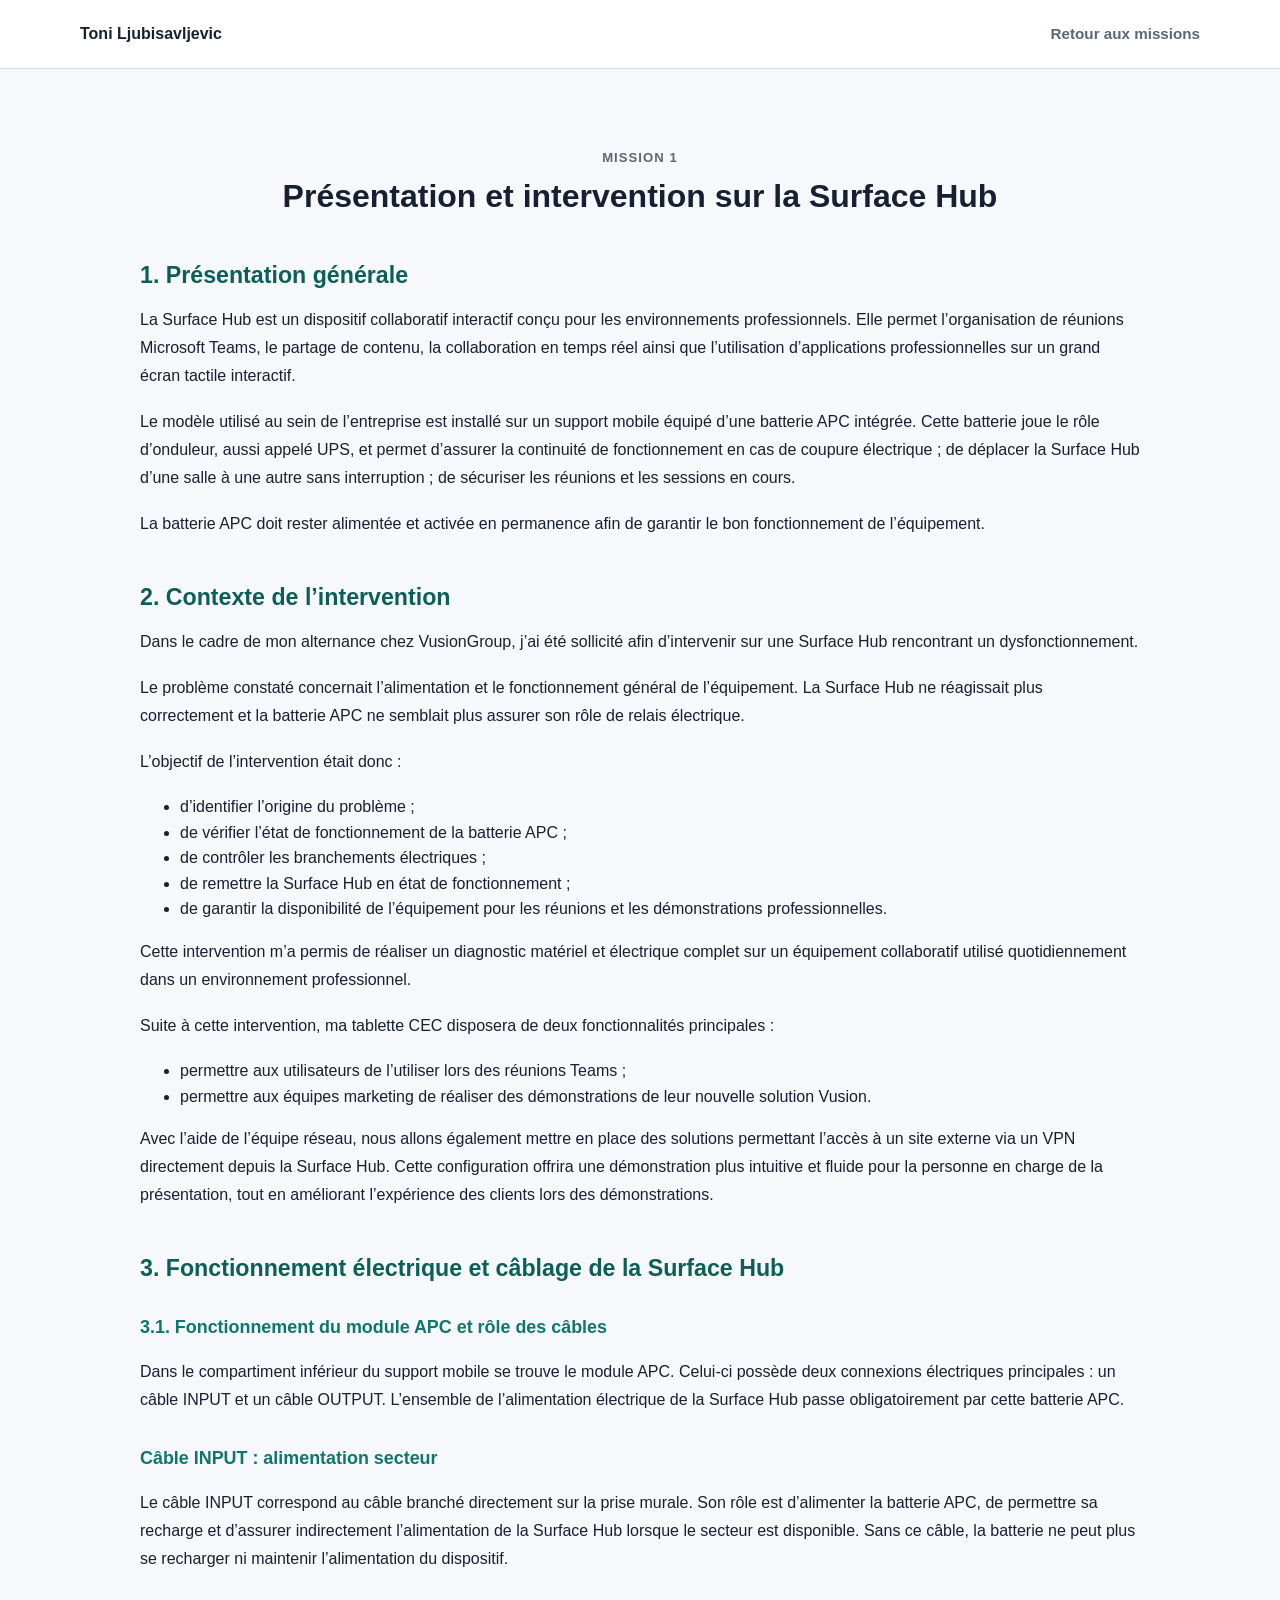
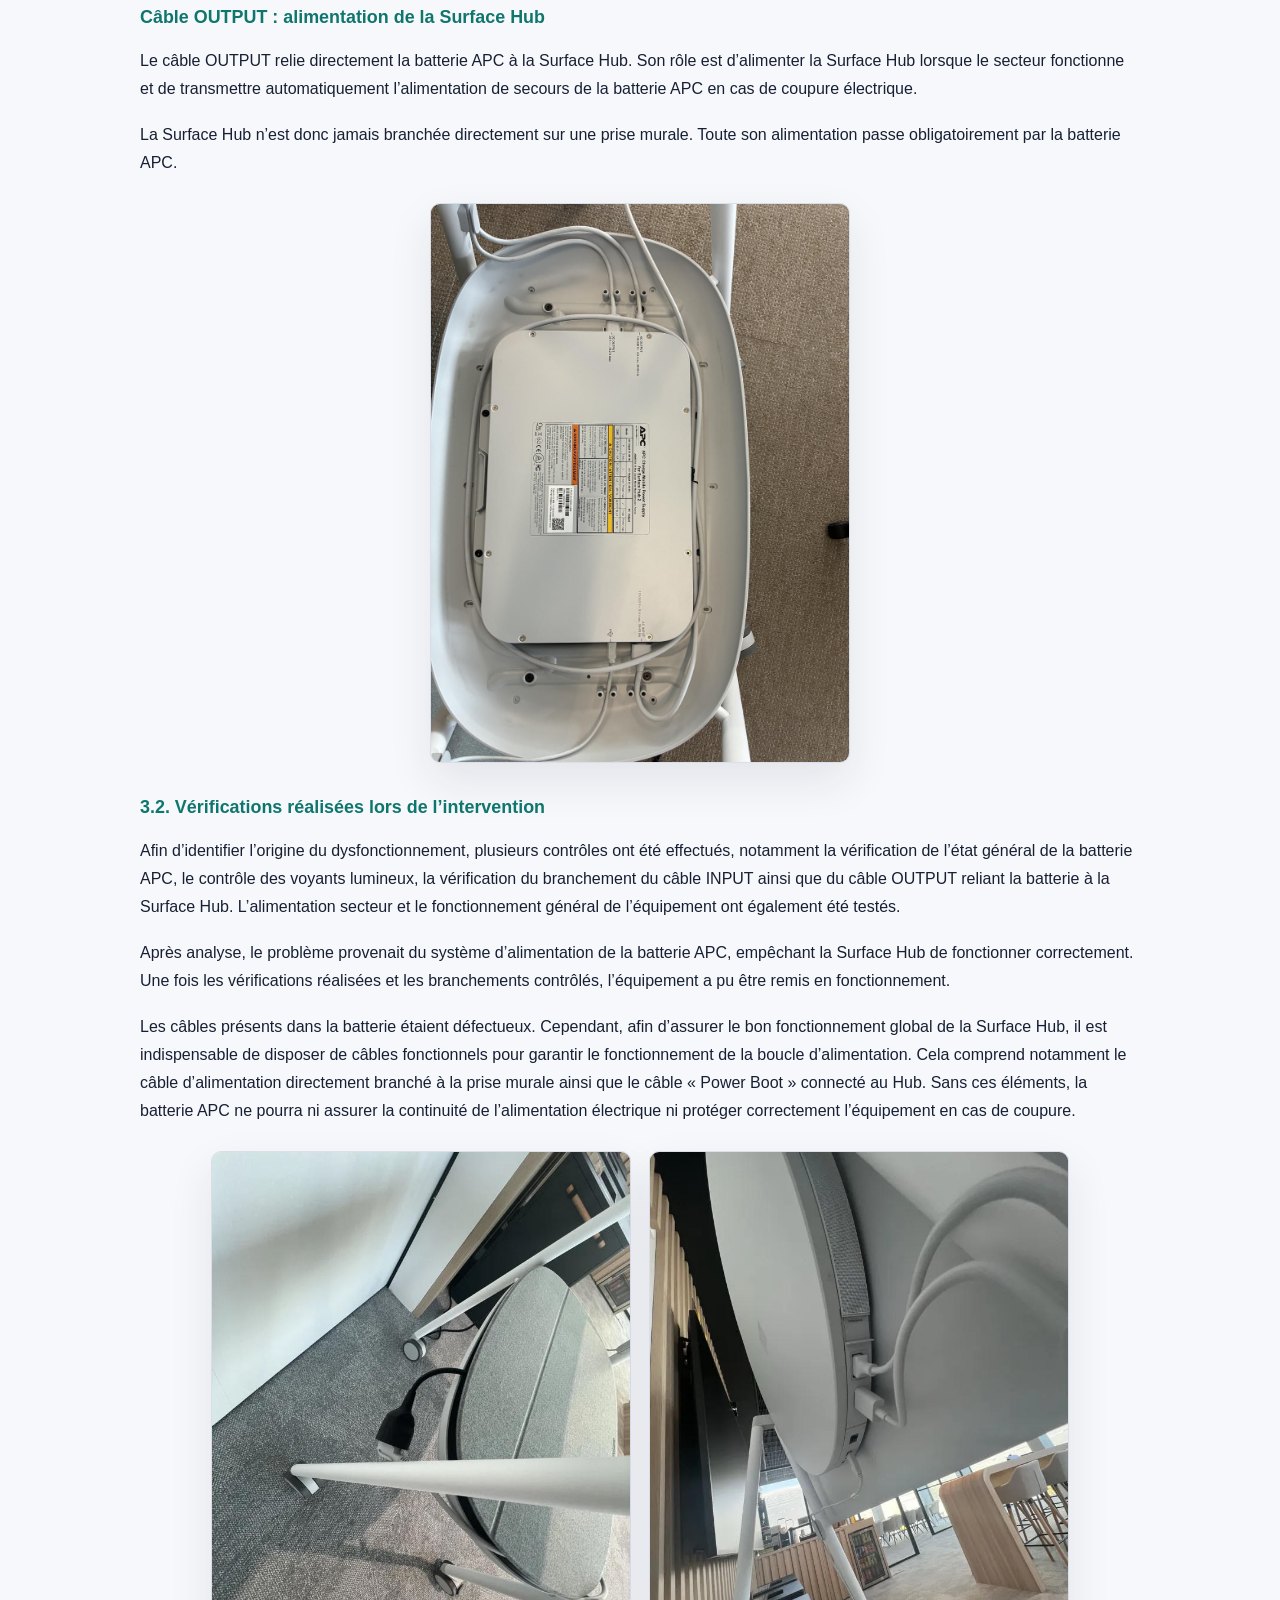
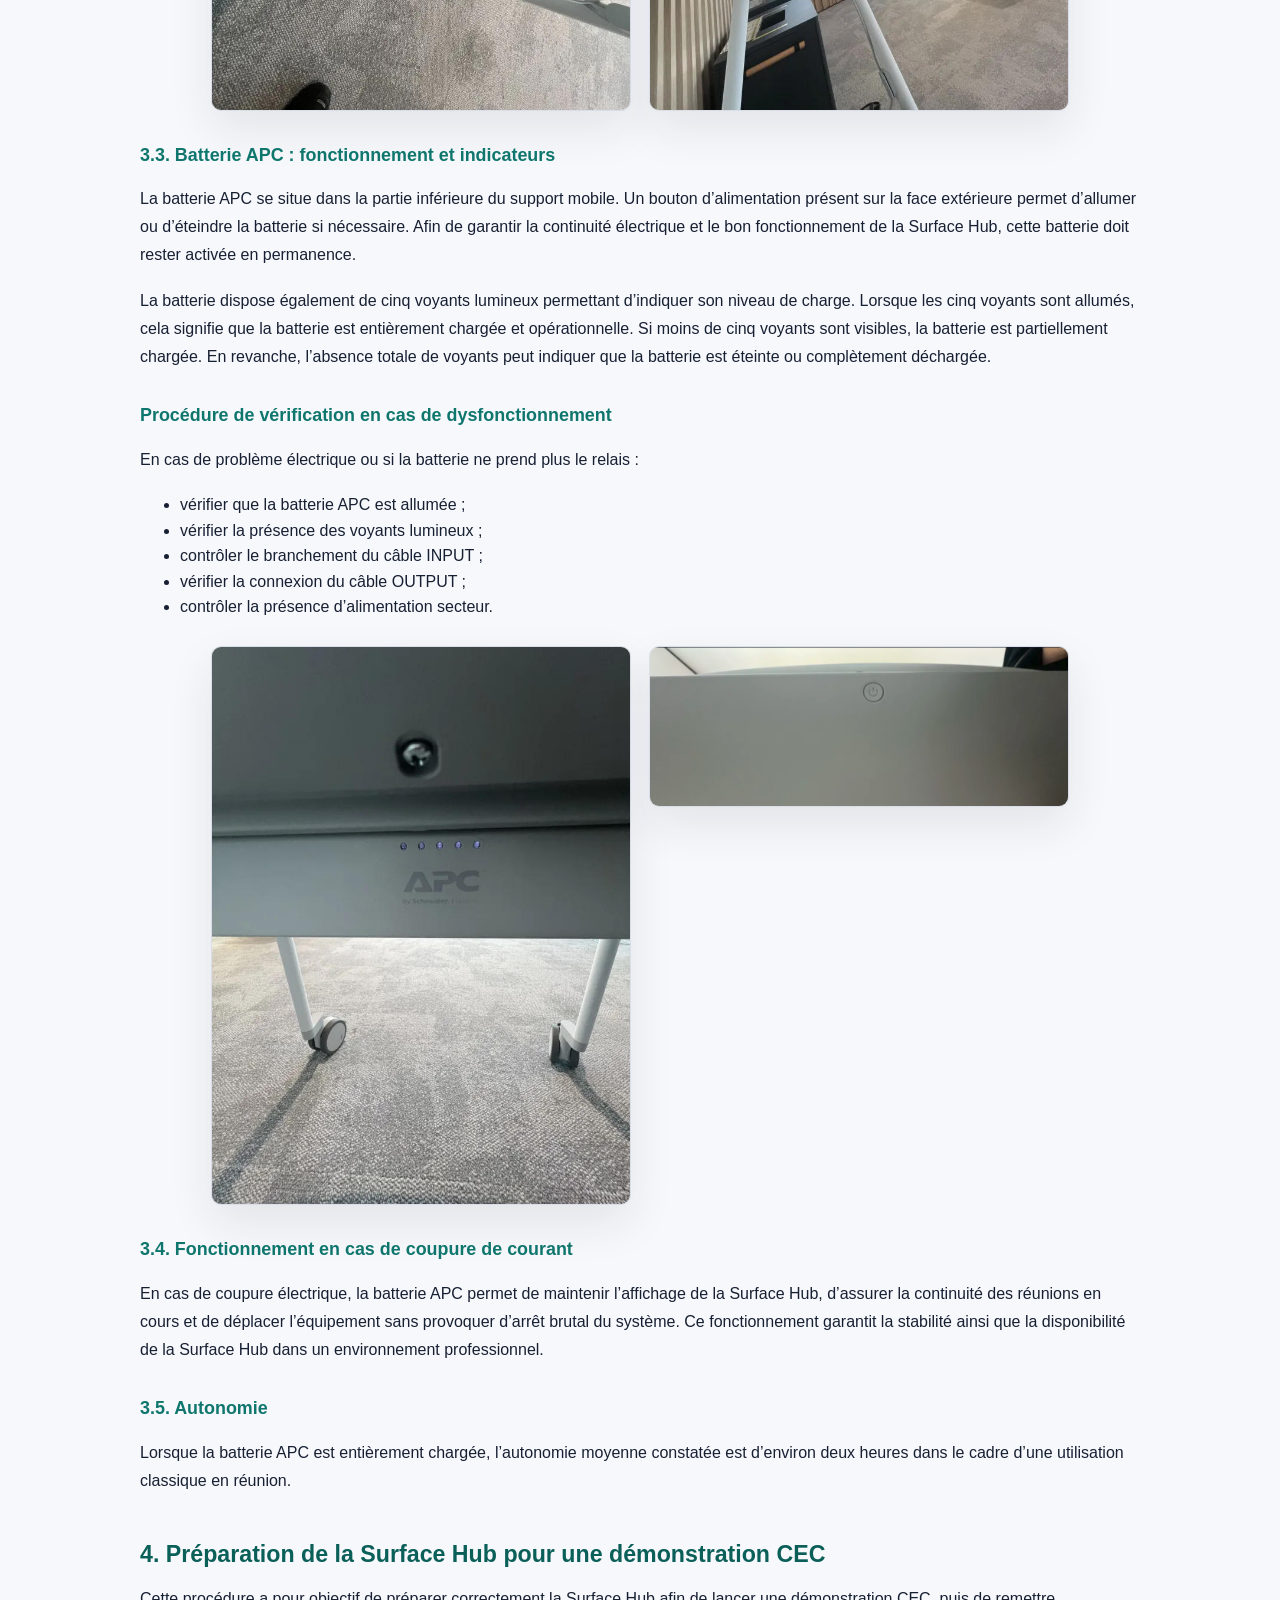
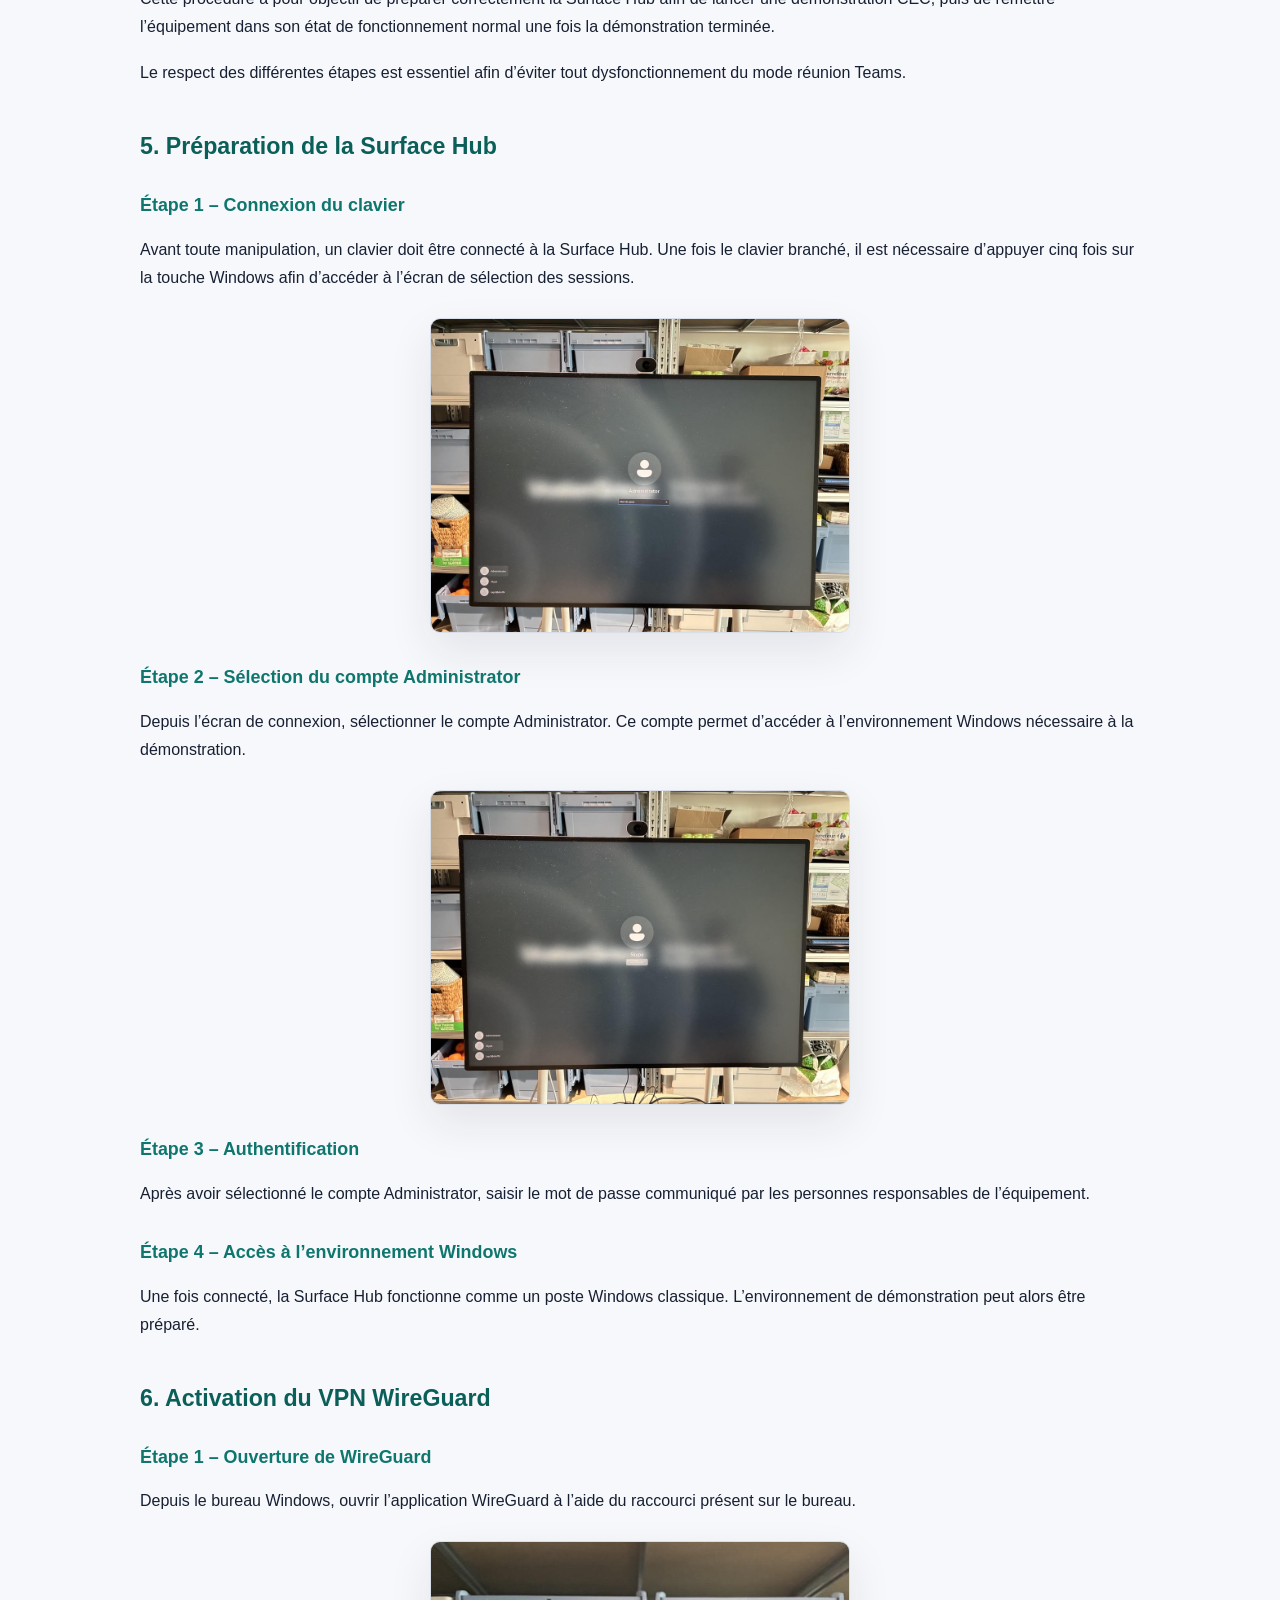
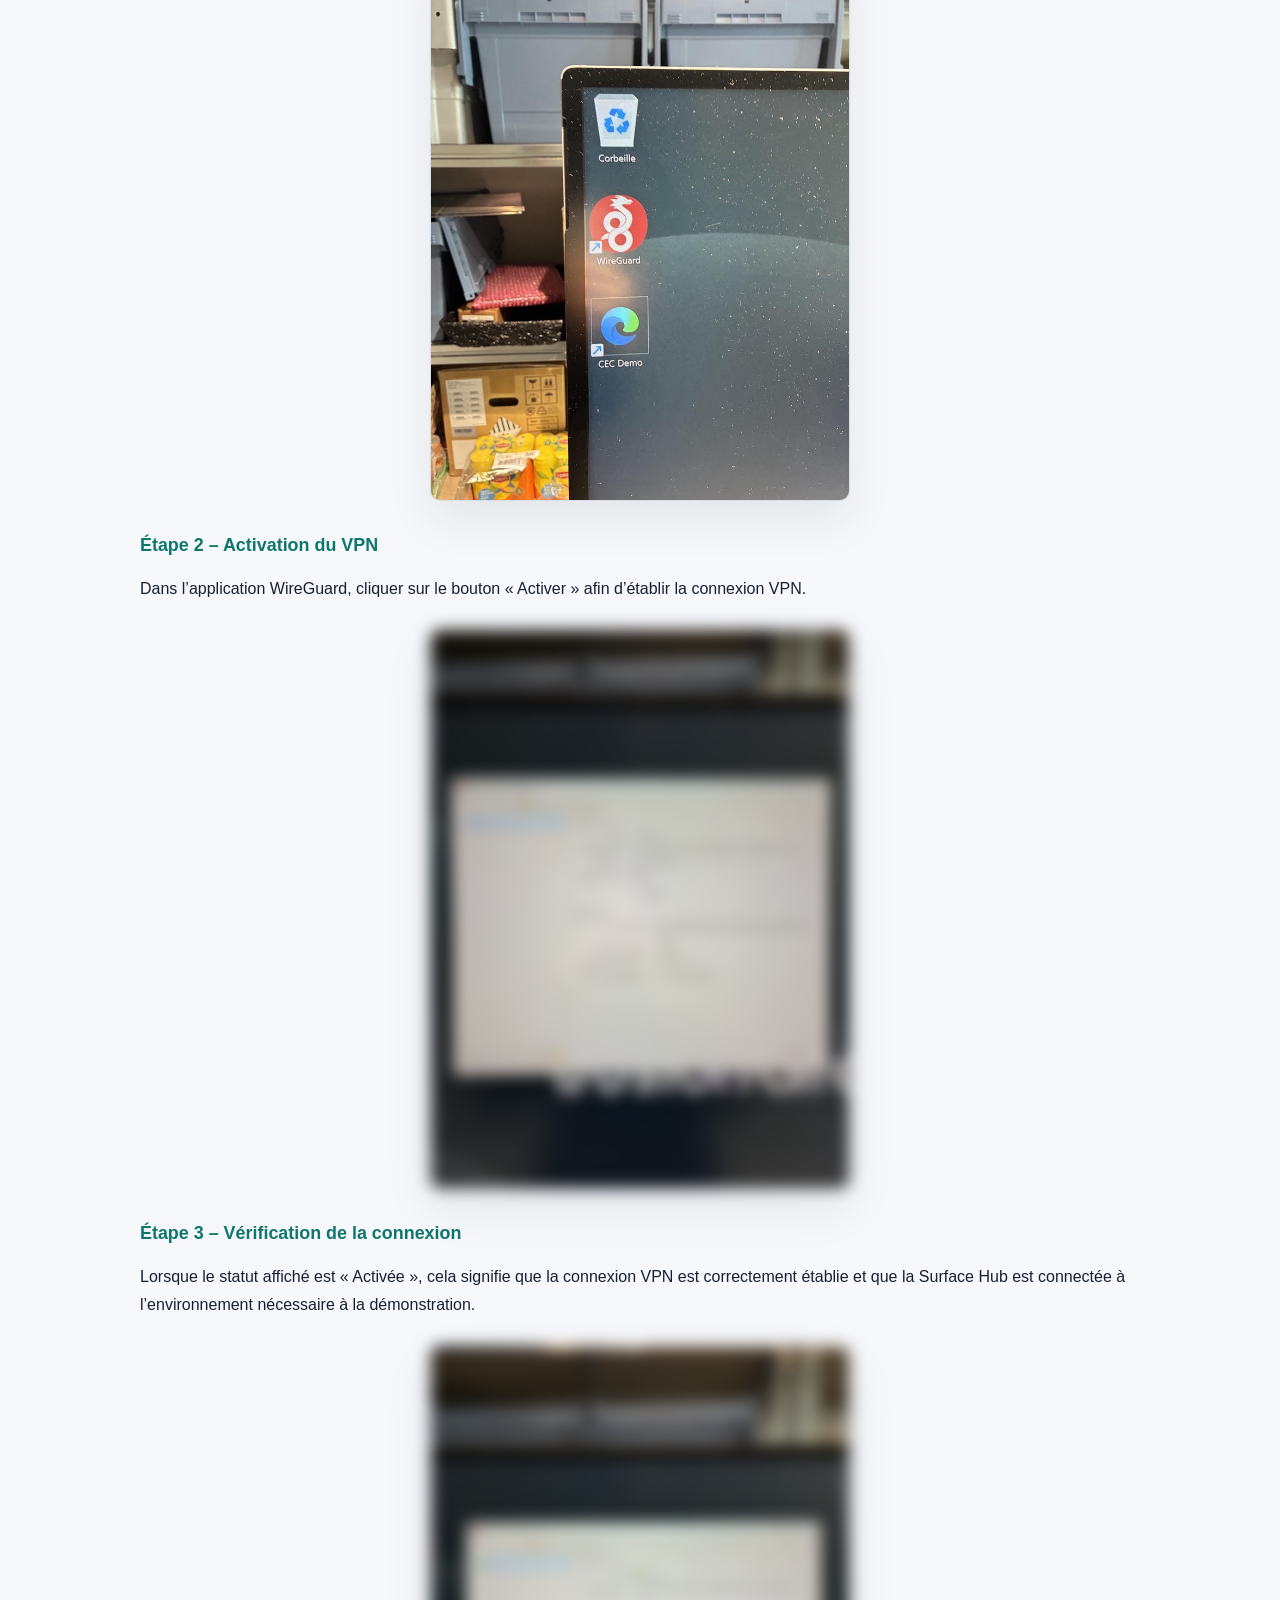
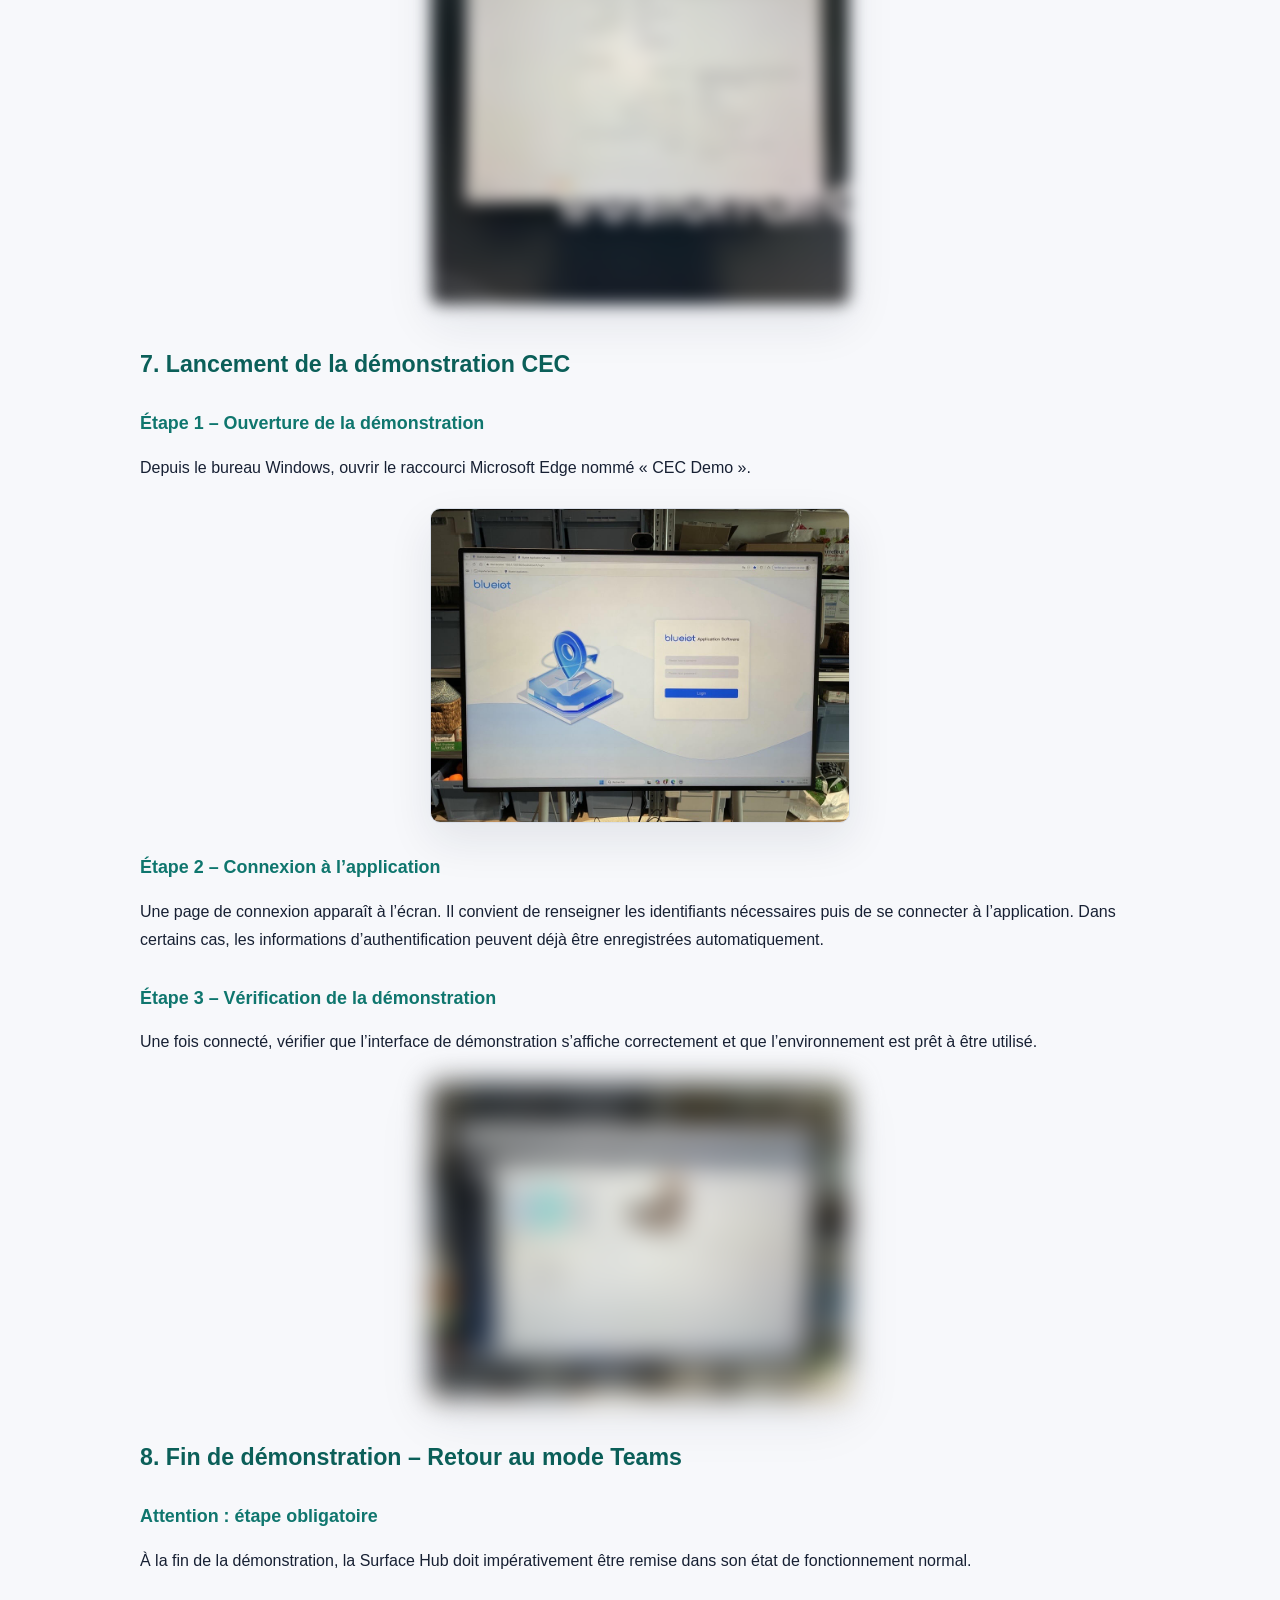
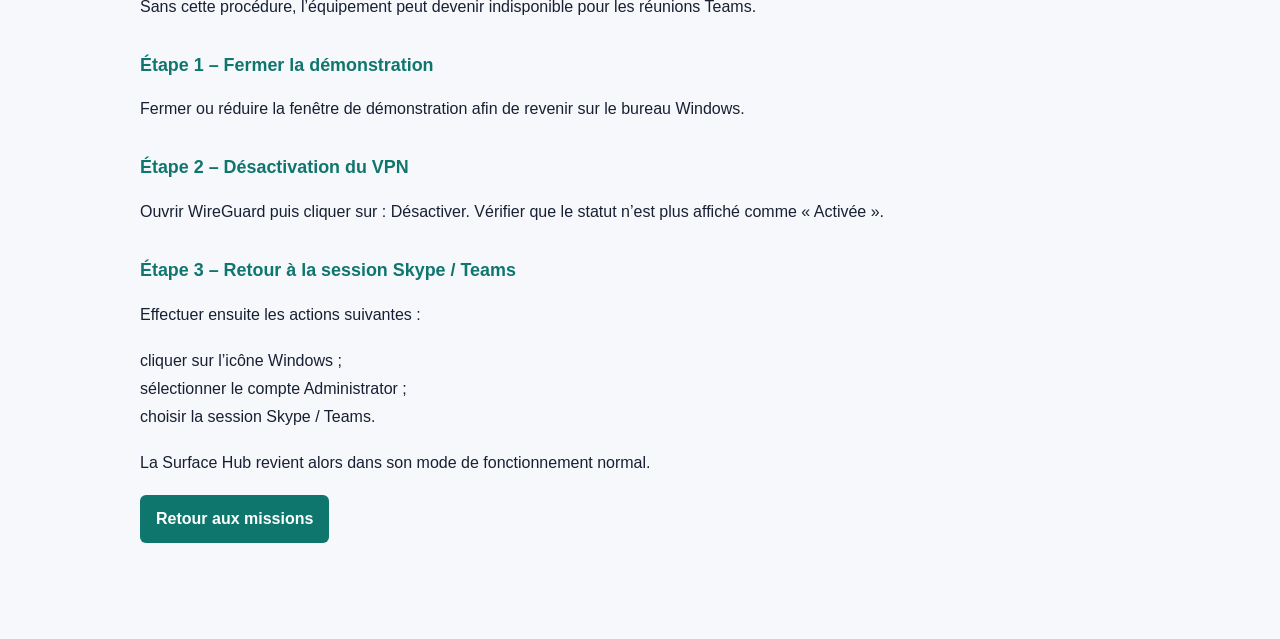
==== commit fc40b945: "update" ====
--- a/mission-1.html
+++ b/mission-1.html
@@ -74,6 +74,21 @@
       utilisé quotidiennement dans un environnement professionnel.
     </p>
 
+    <p>
+      Suite à cette intervention, ma tablette CEC disposera de deux fonctionnalités principales :
+    </p>
+
+    <ul>
+      <li>permettre aux utilisateurs de l’utiliser lors des réunions Teams ;</li>
+      <li>permettre aux équipes marketing de réaliser des démonstrations de leur nouvelle solution Vusion.</li>
+    </ul>
+
+    <p>
+      Avec l’aide de l’équipe réseau, nous allons également mettre en place des solutions permettant l’accès à un site externe
+      via un VPN directement depuis la Surface Hub. Cette configuration offrira une démonstration plus intuitive et fluide
+      pour la personne en charge de la présentation, tout en améliorant l’expérience des clients lors des démonstrations.
+    </p>
+
     <h3>3. Fonctionnement électrique et câblage de la Surface Hub</h3>
 
     <h4>3.1. Fonctionnement du module APC et rôle des câbles</h4>
@@ -117,6 +132,14 @@
     <p>
       Après analyse, le problème provenait du système d’alimentation de la batterie APC, empêchant la Surface Hub de fonctionner correctement.
       Une fois les vérifications réalisées et les branchements contrôlés, l’équipement a pu être remis en fonctionnement.
+    </p>
+
+    <p>
+      Les câbles présents dans la batterie étaient défectueux. Cependant, afin d’assurer le bon fonctionnement global de la Surface Hub,
+      il est indispensable de disposer de câbles fonctionnels pour garantir le fonctionnement de la boucle d’alimentation.
+      Cela comprend notamment le câble d’alimentation directement branché à la prise murale ainsi que le câble « Power Boot » connecté au Hub.
+      Sans ces éléments, la batterie APC ne pourra ni assurer la continuité de l’alimentation électrique ni protéger correctement l’équipement
+      en cas de coupure.
     </p>
 
     <div class="mission-images">
@@ -236,7 +259,7 @@
     </p>
 
     <div class="mission-images">
-      <img src="assets/8184e0dc-2e64-4760-974b-d174fa89443f.jpg" alt="Activation du VPN WireGuard" class="mission-image" />
+      <img src="assets/8184e0dc-2e64-4760-974b-d174fa89443f.jpg" alt="Activation du VPN WireGuard" class="mission-image image-blur-sensitive" />
     </div>
 
     <h4>Étape 3 – Vérification de la connexion</h4>
@@ -247,7 +270,7 @@
     </p>
 
     <div class="mission-images">
-      <img src="assets/d39d3331-30e5-410c-9c71-07cc252c7d0c.jpg" alt="Connexion VPN WireGuard activée" class="mission-image" />
+      <img src="assets/d39d3331-30e5-410c-9c71-07cc252c7d0c.jpg" alt="Connexion VPN WireGuard activée" class="mission-image image-blur-sensitive" />
     </div>
 
     <h3>7. Lancement de la démonstration CEC</h3>
@@ -276,7 +299,7 @@
     </p>
 
     <div class="mission-images">
-      <img src="assets/2e660c91-bc1b-481e-92f6-ecfa126317d5.jpg" alt="Interface de démonstration CEC affichée" class="mission-image" />
+      <img src="assets/2e660c91-bc1b-481e-92f6-ecfa126317d5.jpg" alt="Interface de démonstration CEC affichée" class="mission-image image-blur-full" />
     </div>
 
     <h3>8. Fin de démonstration – Retour au mode Teams</h3>
--- a/styles.css
+++ b/styles.css
@@ -371,19 +371,29 @@
 
 .mission-images {
   display: grid;
-  grid-template-columns: repeat(auto-fit, minmax(280px, 1fr));
+  grid-template-columns: repeat(auto-fit, minmax(260px, 420px));
+  justify-content: center;
   gap: 18px;
-  margin: 30px 0;
+  margin: 26px 0;
 }
 
 .mission-image {
   width: 100%;
+  max-width: 420px;
   height: auto;
   display: block;
   border: 1px solid var(--line);
   border-radius: 10px;
   background: var(--surface);
   box-shadow: var(--shadow);
+}
+
+.image-blur-sensitive {
+  filter: blur(8px);
+}
+
+.image-blur-full {
+  filter: blur(14px);
 }
 
 .contact-layout {
@@ -527,6 +537,14 @@
   .profile-text-centered {
     text-align: left;
   }
+
+  .mission-images {
+    grid-template-columns: 1fr;
+  }
+
+  .mission-image {
+    max-width: 100%;
+  }
 }
 
 @media (max-width: 560px) {
